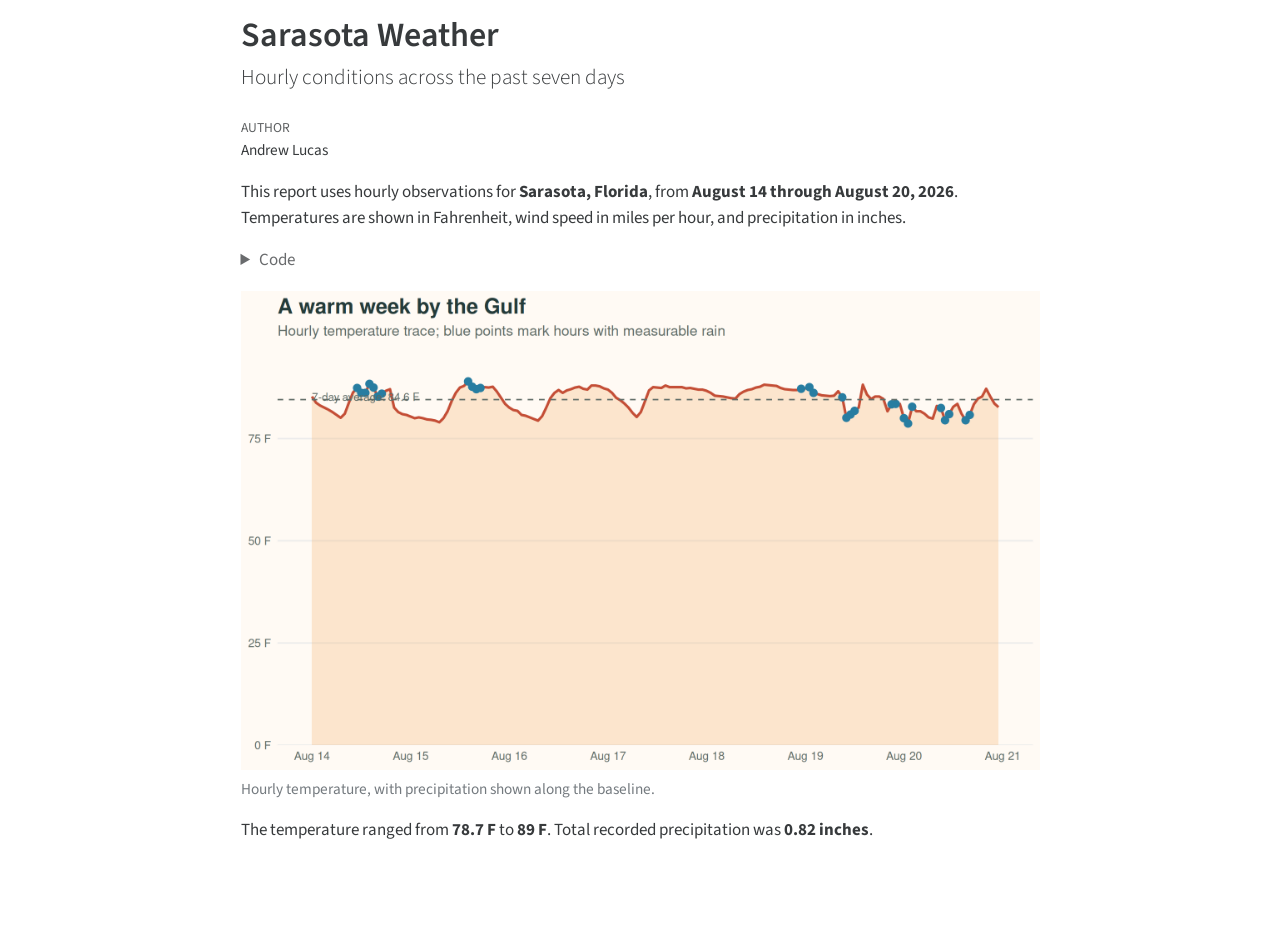
==== sarasota-weather.html @ e3367cec "Built site for gh-pages" ====
<!DOCTYPE html>
<html xmlns="http://www.w3.org/1999/xhtml" lang="en" xml:lang="en"><head>

<meta charset="utf-8">
<meta name="generator" content="quarto-1.10.18">

<meta name="viewport" content="width=device-width, initial-scale=1.0, user-scalable=yes">

<meta name="author" content="Andrew Lucas">

<title>Sarasota Weather</title>
<style>
/* Default styles provided by pandoc.
** See https://pandoc.org/MANUAL.html#variables-for-html for config info.
*/
span.smallcaps{font-variant: small-caps;}
div.columns{display: flex; gap: 1.5em;}
div.column{flex: auto;}
@media screen {
div.columns{gap: min(4vw, 1.5em);}
div.column{overflow-x: auto;}
}
div.hanging-indent{margin-left: 1.5em; text-indent: -1.5em;}
ul.task-list{list-style: none;}
ul.task-list li input[type="checkbox"] {
  width: 0.8em;
  margin: 0 0.8em 0.2em -1em; /* quarto-specific, see https://github.com/quarto-dev/quarto-cli/issues/4556 */ 
  vertical-align: middle;
}
/* CSS for syntax highlighting */
html { -webkit-text-size-adjust: 100%; }
pre > code.sourceCode { white-space: pre; position: relative; }
pre > code.sourceCode > span { display: inline-block; line-height: 1.25; }
pre > code.sourceCode > span:empty { height: 1.2em; }
.sourceCode { overflow: visible; }
code.sourceCode > span { color: inherit; text-decoration: inherit; }
div.sourceCode { margin: 1em 0; }
pre.sourceCode { margin: 0; }
@media screen {
div.sourceCode { overflow: auto; }
}
@media print {
pre > code.sourceCode { white-space: pre-wrap; }
pre > code.sourceCode > span { text-indent: -5em; padding-left: 5em; }
}
pre.numberSource code
  { counter-reset: source-line 0; }
pre.numberSource code > span
  { position: relative; left: -4em; counter-increment: source-line; }
pre.numberSource code > span > a:first-child::before
  { content: counter(source-line);
    position: relative; left: -1em; text-align: right; vertical-align: baseline;
    border: none; display: inline-block;
    -webkit-touch-callout: none; -webkit-user-select: none;
    -khtml-user-select: none; -moz-user-select: none;
    -ms-user-select: none; user-select: none;
    padding: 0 4px; width: 4em;
  }
pre.numberSource { margin-left: 3em;  padding-left: 4px; }
div.sourceCode
  {   }
@media screen {
pre > code.sourceCode > span > a:first-child::before { text-decoration: underline; }
}
</style>


<script src="sarasota-weather_files/libs/clipboard/clipboard.min.js"></script>
<script src="sarasota-weather_files/libs/quarto-html/quarto.js" type="module"></script>
<script src="sarasota-weather_files/libs/quarto-html/tabsets/tabsets.js" type="module"></script>
<script src="sarasota-weather_files/libs/quarto-html/popper.min.js"></script>
<script src="sarasota-weather_files/libs/quarto-html/tippy.umd.min.js"></script>
<script src="sarasota-weather_files/libs/quarto-html/anchor.min.js"></script>
<link href="sarasota-weather_files/libs/quarto-html/tippy.css" rel="stylesheet">
<link href="sarasota-weather_files/libs/quarto-html/quarto-syntax-highlighting-64a204ab8560d761af7679ceaba22944.css" rel="stylesheet" id="quarto-text-highlighting-styles">
<script src="sarasota-weather_files/libs/bootstrap/bootstrap.min.js"></script>
<link href="sarasota-weather_files/libs/bootstrap/bootstrap-icons.css" rel="stylesheet">
<link href="sarasota-weather_files/libs/bootstrap/bootstrap-2d3a9172113c1707d410f1da042510cd.min.css" rel="stylesheet" append-hash="true" id="quarto-bootstrap" data-mode="light">


<link rel="stylesheet" href="body { background: #fffaf4; }
.quarto-title-block { max-width: 900px; margin: 0 auto; }
.quarto-figure { margin-top: 1.5rem; }">
</head>

<body class="fullcontent quarto-light">

<div id="quarto-content" class="page-columns page-rows-contents page-layout-article">

<main class="content" id="quarto-document-content">

<header id="title-block-header" class="quarto-title-block default">
<div class="quarto-title">
<h1 class="title">Sarasota Weather</h1>
<p class="subtitle lead">Hourly conditions across the past seven days</p>
</div>



<div class="quarto-title-meta">

    <div>
    <div class="quarto-title-meta-heading">Author</div>
    <div class="quarto-title-meta-contents">
             <p>Andrew Lucas </p>
          </div>
  </div>
    
  
    
  </div>
  


</header>


<p>This report uses hourly observations for <strong>Sarasota, Florida</strong>, from <strong>August 14 through August 20, 2026</strong>. Temperatures are shown in Fahrenheit, wind speed in miles per hour, and precipitation in inches.</p>
<div class="cell">
<details class="code-fold">
<summary>Code</summary>
<div class="code-copy-outer-scaffold"><div class="sourceCode cell-code" id="cb1"><pre class="sourceCode r code-with-copy"><code class="sourceCode r"><span id="cb1-1"><a href="#cb1-1" aria-hidden="true" tabindex="-1"></a><span class="fu">ggplot</span>(weather, <span class="fu">aes</span>(<span class="at">x =</span> time, <span class="at">y =</span> temperature_f)) <span class="sc">+</span></span>
<span id="cb1-2"><a href="#cb1-2" aria-hidden="true" tabindex="-1"></a>  <span class="fu">geom_area</span>(<span class="at">fill =</span> <span class="st">"#f6b26b"</span>, <span class="at">alpha =</span> <span class="fl">0.28</span>) <span class="sc">+</span></span>
<span id="cb1-3"><a href="#cb1-3" aria-hidden="true" tabindex="-1"></a>  <span class="fu">geom_line</span>(<span class="at">color =</span> <span class="st">"#c44e36"</span>, <span class="at">linewidth =</span> <span class="fl">1.1</span>) <span class="sc">+</span></span>
<span id="cb1-4"><a href="#cb1-4" aria-hidden="true" tabindex="-1"></a>  <span class="fu">geom_point</span>(<span class="at">data =</span> <span class="fu">subset</span>(weather, rain), <span class="at">color =</span> <span class="st">"#277da1"</span>, <span class="at">size =</span> <span class="fl">2.8</span>) <span class="sc">+</span></span>
<span id="cb1-5"><a href="#cb1-5" aria-hidden="true" tabindex="-1"></a>  <span class="fu">geom_hline</span>(<span class="at">yintercept =</span> <span class="fu">mean</span>(weather<span class="sc">$</span>temperature_f),</span>
<span id="cb1-6"><a href="#cb1-6" aria-hidden="true" tabindex="-1"></a>             <span class="at">linetype =</span> <span class="st">"dashed"</span>, <span class="at">color =</span> <span class="st">"#5f6b66"</span>, <span class="at">linewidth =</span> <span class="fl">0.6</span>) <span class="sc">+</span></span>
<span id="cb1-7"><a href="#cb1-7" aria-hidden="true" tabindex="-1"></a>  <span class="fu">annotate</span>(<span class="st">"text"</span>, <span class="at">x =</span> <span class="fu">min</span>(weather<span class="sc">$</span>time), <span class="at">y =</span> <span class="fu">mean</span>(weather<span class="sc">$</span>temperature_f) <span class="sc">+</span> <span class="fl">0.7</span>,</span>
<span id="cb1-8"><a href="#cb1-8" aria-hidden="true" tabindex="-1"></a>           <span class="at">label =</span> <span class="fu">paste0</span>(<span class="st">"7-day average: "</span>, <span class="fu">round</span>(<span class="fu">mean</span>(weather<span class="sc">$</span>temperature_f), <span class="dv">1</span>), <span class="st">" F"</span>),</span>
<span id="cb1-9"><a href="#cb1-9" aria-hidden="true" tabindex="-1"></a>           <span class="at">hjust =</span> <span class="dv">0</span>, <span class="at">color =</span> <span class="st">"#5f6b66"</span>, <span class="at">size =</span> <span class="fl">3.5</span>) <span class="sc">+</span></span>
<span id="cb1-10"><a href="#cb1-10" aria-hidden="true" tabindex="-1"></a>  <span class="fu">scale_x_datetime</span>(<span class="at">date_breaks =</span> <span class="st">"1 day"</span>, <span class="at">date_labels =</span> <span class="st">"%b %d"</span>) <span class="sc">+</span></span>
<span id="cb1-11"><a href="#cb1-11" aria-hidden="true" tabindex="-1"></a>  <span class="fu">scale_y_continuous</span>(<span class="at">labels =</span> \(x) <span class="fu">paste0</span>(x, <span class="st">" F"</span>),</span>
<span id="cb1-12"><a href="#cb1-12" aria-hidden="true" tabindex="-1"></a>                     <span class="at">expand =</span> <span class="fu">expansion</span>(<span class="at">mult =</span> <span class="fu">c</span>(<span class="dv">0</span>, <span class="fl">0.08</span>))) <span class="sc">+</span></span>
<span id="cb1-13"><a href="#cb1-13" aria-hidden="true" tabindex="-1"></a>  <span class="fu">labs</span>(<span class="at">x =</span> <span class="cn">NULL</span>, <span class="at">y =</span> <span class="cn">NULL</span>,</span>
<span id="cb1-14"><a href="#cb1-14" aria-hidden="true" tabindex="-1"></a>       <span class="at">title =</span> <span class="st">"A warm week by the Gulf"</span>,</span>
<span id="cb1-15"><a href="#cb1-15" aria-hidden="true" tabindex="-1"></a>       <span class="at">subtitle =</span> <span class="st">"Hourly temperature trace; blue points mark hours with measurable rain"</span>) <span class="sc">+</span></span>
<span id="cb1-16"><a href="#cb1-16" aria-hidden="true" tabindex="-1"></a>  <span class="fu">theme_minimal</span>(<span class="at">base_size =</span> <span class="dv">13</span>) <span class="sc">+</span></span>
<span id="cb1-17"><a href="#cb1-17" aria-hidden="true" tabindex="-1"></a>  <span class="fu">theme</span>(</span>
<span id="cb1-18"><a href="#cb1-18" aria-hidden="true" tabindex="-1"></a>    <span class="at">plot.title =</span> <span class="fu">element_text</span>(<span class="at">face =</span> <span class="st">"bold"</span>, <span class="at">size =</span> <span class="dv">19</span>, <span class="at">color =</span> <span class="st">"#243b3a"</span>),</span>
<span id="cb1-19"><a href="#cb1-19" aria-hidden="true" tabindex="-1"></a>    <span class="at">plot.subtitle =</span> <span class="fu">element_text</span>(<span class="at">color =</span> <span class="st">"#5f6b66"</span>, <span class="at">margin =</span> <span class="fu">margin</span>(<span class="at">b =</span> <span class="dv">12</span>)),</span>
<span id="cb1-20"><a href="#cb1-20" aria-hidden="true" tabindex="-1"></a>    <span class="at">panel.grid.minor =</span> <span class="fu">element_blank</span>(),</span>
<span id="cb1-21"><a href="#cb1-21" aria-hidden="true" tabindex="-1"></a>    <span class="at">panel.grid.major.x =</span> <span class="fu">element_blank</span>(),</span>
<span id="cb1-22"><a href="#cb1-22" aria-hidden="true" tabindex="-1"></a>    <span class="at">axis.text =</span> <span class="fu">element_text</span>(<span class="at">color =</span> <span class="st">"#5f6b66"</span>),</span>
<span id="cb1-23"><a href="#cb1-23" aria-hidden="true" tabindex="-1"></a>    <span class="at">plot.background =</span> <span class="fu">element_rect</span>(<span class="at">fill =</span> <span class="st">"#fffaf4"</span>, <span class="at">color =</span> <span class="cn">NA</span>),</span>
<span id="cb1-24"><a href="#cb1-24" aria-hidden="true" tabindex="-1"></a>    <span class="at">panel.background =</span> <span class="fu">element_rect</span>(<span class="at">fill =</span> <span class="st">"#fffaf4"</span>, <span class="at">color =</span> <span class="cn">NA</span>)</span>
<span id="cb1-25"><a href="#cb1-25" aria-hidden="true" tabindex="-1"></a>  )</span></code></pre></div><button title="Copy to Clipboard" class="code-copy-button"><i class="bi"></i></button></div>
</details>
<div class="cell-output-display">
<div class="quarto-figure quarto-figure-center">
<figure class="figure">
<p><img src="sarasota-weather_files/figure-html/weather-plot-1.png" class="img-fluid figure-img" style="width:100.0%"></p>
<figcaption>Hourly temperature, with precipitation shown along the baseline.</figcaption>
</figure>
</div>
</div>
</div>
<p>The temperature ranged from <strong>78.7 F</strong> to <strong>89 F</strong>. Total recorded precipitation was <strong>0.82 inches</strong>.</p>

</main>
<!-- /main column -->
<script id="quarto-html-after-body" type="application/javascript">
  window.document.addEventListener("DOMContentLoaded", function (event) {
    const icon = "";
    const anchorJS = new window.AnchorJS();
    anchorJS.options = {
      placement: 'right',
      icon: icon
    };
    anchorJS.add('.anchored');
    const isCodeAnnotation = (el) => {
      for (const clz of el.classList) {
        if (clz.startsWith('code-annotation-')) {                     
          return true;
        }
      }
      return false;
    }
    const onCopySuccess = function(e) {
      // button target
      const button = e.trigger;
      // don't keep focus
      button.blur();
      // flash "checked"
      button.classList.add('code-copy-button-checked');
      var currentTitle = button.getAttribute("title");
      button.setAttribute("title", "Copied!");
      let tooltip;
      if (window.bootstrap) {
        button.setAttribute("data-bs-toggle", "tooltip");
        button.setAttribute("data-bs-placement", "left");
        button.setAttribute("data-bs-title", "Copied!");
        tooltip = new bootstrap.Tooltip(button, 
          { trigger: "manual", 
            customClass: "code-copy-button-tooltip",
            offset: [0, -8]});
        tooltip.show();    
      }
      setTimeout(function() {
        if (tooltip) {
          tooltip.hide();
          button.removeAttribute("data-bs-title");
          button.removeAttribute("data-bs-toggle");
          button.removeAttribute("data-bs-placement");
        }
        button.setAttribute("title", currentTitle);
        button.classList.remove('code-copy-button-checked');
      }, 1000);
      // clear code selection
      e.clearSelection();
    }
    const getTextToCopy = function(trigger) {
      const outerScaffold = trigger.parentElement.cloneNode(true);
      const codeEl = outerScaffold.querySelector('code');
      for (const childEl of codeEl.children) {
        if (isCodeAnnotation(childEl)) {
          childEl.remove();
        }
      }
      return codeEl.innerText;
    }
    const clipboard = new window.ClipboardJS('.code-copy-button:not([data-in-quarto-modal])', {
      text: getTextToCopy
    });
    clipboard.on('success', onCopySuccess);
    if (window.document.getElementById('quarto-embedded-source-code-modal')) {
      const clipboardModal = new window.ClipboardJS('.code-copy-button[data-in-quarto-modal]', {
        text: getTextToCopy,
        container: window.document.getElementById('quarto-embedded-source-code-modal')
      });
      clipboardModal.on('success', onCopySuccess);
    }
      var localhostRegex = new RegExp(/^(?:http|https):\/\/localhost\:?[0-9]*\//);
      var mailtoRegex = new RegExp(/^mailto:/);
        var filterRegex = new RegExp('/' + window.location.host + '/');
      var isInternal = (href) => {
          return filterRegex.test(href) || localhostRegex.test(href) || mailtoRegex.test(href);
      }
      // Inspect non-navigation links and adorn them if external
     var links = window.document.querySelectorAll('a[href]:not(.nav-link):not(.navbar-brand):not(.toc-action):not(.sidebar-link):not(.sidebar-item-toggle):not(.pagination-link):not(.no-external):not([aria-hidden]):not(.dropdown-item):not(.quarto-navigation-tool):not(.about-link)');
      for (var i=0; i<links.length; i++) {
        const link = links[i];
        if (!isInternal(link.href)) {
          // undo the damage that might have been done by quarto-nav.js in the case of
          // links that we want to consider external
          if (link.dataset.originalHref !== undefined) {
            link.href = link.dataset.originalHref;
          }
        }
      }
    function tippyHover(el, contentFn, onTriggerFn, onUntriggerFn) {
      const config = {
        allowHTML: true,
        maxWidth: 500,
        delay: 100,
        arrow: false,
        appendTo: function(el) {
            return el.parentElement;
        },
        interactive: true,
        interactiveBorder: 10,
        theme: 'quarto',
        placement: 'bottom-start',
      };
      if (contentFn) {
        config.content = contentFn;
      }
      if (onTriggerFn) {
        config.onTrigger = onTriggerFn;
      }
      if (onUntriggerFn) {
        config.onUntrigger = onUntriggerFn;
      }
      window.tippy(el, config); 
    }
    const noterefs = window.document.querySelectorAll('a[role="doc-noteref"]');
    for (var i=0; i<noterefs.length; i++) {
      const ref = noterefs[i];
      tippyHover(ref, function() {
        // use id or data attribute instead here
        let href = ref.getAttribute('data-footnote-href') || ref.getAttribute('href');
        try { href = new URL(href).hash; } catch {}
        const id = href.replace(/^#\/?/, "");
        const note = window.document.getElementById(id);
        if (note) {
          return note.innerHTML;
        } else {
          return "";
        }
      });
    }
    const xrefs = window.document.querySelectorAll('a.quarto-xref');
    const processXRef = (id, note) => {
      // Strip column container classes
      const stripColumnClz = (el) => {
        el.classList.remove("page-full", "page-columns");
        if (el.children) {
          for (const child of el.children) {
            stripColumnClz(child);
          }
        }
      }
      stripColumnClz(note)
      if (id === null || id.startsWith('sec-')) {
        // Special case sections, only their first couple elements
        const container = document.createElement("div");
        if (note.children && note.children.length > 2) {
          container.appendChild(note.children[0].cloneNode(true));
          for (let i = 1; i < note.children.length; i++) {
            const child = note.children[i];
            if (child.tagName === "P" && child.innerText === "") {
              continue;
            } else {
              container.appendChild(child.cloneNode(true));
              break;
            }
          }
          if (window.Quarto?.typesetMath) {
            window.Quarto.typesetMath(container);
          }
          return container.innerHTML
        } else {
          if (window.Quarto?.typesetMath) {
            window.Quarto.typesetMath(note);
          }
          return note.innerHTML;
        }
      } else {
        // Remove any anchor links if they are present
        const anchorLink = note.querySelector('a.anchorjs-link');
        if (anchorLink) {
          anchorLink.remove();
        }
        if (window.Quarto?.typesetMath) {
          window.Quarto.typesetMath(note);
        }
        if (note.classList.contains("callout")) {
          return note.outerHTML;
        } else {
          return note.innerHTML;
        }
      }
    }
    for (var i=0; i<xrefs.length; i++) {
      const xref = xrefs[i];
      tippyHover(xref, undefined, function(instance) {
        instance.disable();
        let url = xref.getAttribute('href');
        let hash = undefined; 
        if (url.startsWith('#')) {
          hash = url;
        } else {
          try { hash = new URL(url).hash; } catch {}
        }
        if (hash) {
          const id = hash.replace(/^#\/?/, "");
          const note = window.document.getElementById(id);
          if (note !== null) {
            try {
              const html = processXRef(id, note.cloneNode(true));
              instance.setContent(html);
            } finally {
              instance.enable();
              instance.show();
            }
          } else {
            // See if we can fetch this
            fetch(url.split('#')[0])
            .then(res => res.text())
            .then(html => {
              const parser = new DOMParser();
              const htmlDoc = parser.parseFromString(html, "text/html");
              const note = htmlDoc.getElementById(id);
              if (note !== null) {
                const html = processXRef(id, note);
                instance.setContent(html);
              } 
            }).finally(() => {
              instance.enable();
              instance.show();
            });
          }
        } else {
          // See if we can fetch a full url (with no hash to target)
          // This is a special case and we should probably do some content thinning / targeting
          fetch(url)
          .then(res => res.text())
          .then(html => {
            const parser = new DOMParser();
            const htmlDoc = parser.parseFromString(html, "text/html");
            const note = htmlDoc.querySelector('main.content');
            if (note !== null) {
              // This should only happen for chapter cross references
              // (since there is no id in the URL)
              // remove the first header
              if (note.children.length > 0 && note.children[0].tagName === "HEADER") {
                note.children[0].remove();
              }
              const html = processXRef(null, note);
              instance.setContent(html);
            } 
          }).finally(() => {
            instance.enable();
            instance.show();
          });
        }
      }, function(instance) {
      });
    }
        let selectedAnnoteEl;
        const selectorForAnnotation = ( cell, annotation) => {
          let cellAttr = 'data-code-cell="' + cell + '"';
          let lineAttr = 'data-code-annotation="' +  annotation + '"';
          const selector = 'span[' + cellAttr + '][' + lineAttr + ']';
          return selector;
        }
        const selectCodeLines = (annoteEl) => {
          const doc = window.document;
          const targetCell = annoteEl.getAttribute("data-target-cell");
          const targetAnnotation = annoteEl.getAttribute("data-target-annotation");
          const annoteSpan = window.document.querySelector(selectorForAnnotation(targetCell, targetAnnotation));
          const lines = annoteSpan.getAttribute("data-code-lines").split(",");
          const lineIds = lines.map((line) => {
            return targetCell + "-" + line;
          })
          let top = null;
          let height = null;
          let parent = null;
          if (lineIds.length > 0) {
              //compute the position of the single el (top and bottom and make a div)
              const el = window.document.getElementById(lineIds[0]);
              top = el.offsetTop;
              height = el.offsetHeight;
              parent = el.parentElement.parentElement;
            if (lineIds.length > 1) {
              const lastEl = window.document.getElementById(lineIds[lineIds.length - 1]);
              const bottom = lastEl.offsetTop + lastEl.offsetHeight;
              height = bottom - top;
            }
            if (top !== null && height !== null && parent !== null) {
              // cook up a div (if necessary) and position it 
              let div = window.document.getElementById("code-annotation-line-highlight");
              if (div === null) {
                div = window.document.createElement("div");
                div.setAttribute("id", "code-annotation-line-highlight");
                div.style.position = 'absolute';
                parent.appendChild(div);
              }
              div.style.top = top - 2 + "px";
              div.style.height = height + 4 + "px";
              div.style.left = 0;
              let gutterDiv = window.document.getElementById("code-annotation-line-highlight-gutter");
              if (gutterDiv === null) {
                gutterDiv = window.document.createElement("div");
                gutterDiv.setAttribute("id", "code-annotation-line-highlight-gutter");
                gutterDiv.style.position = 'absolute';
                const codeCell = window.document.getElementById(targetCell);
                const gutter = codeCell.querySelector('.code-annotation-gutter');
                gutter.appendChild(gutterDiv);
              }
              gutterDiv.style.top = top - 2 + "px";
              gutterDiv.style.height = height + 4 + "px";
            }
            selectedAnnoteEl = annoteEl;
          }
        };
        const unselectCodeLines = () => {
          const elementsIds = ["code-annotation-line-highlight", "code-annotation-line-highlight-gutter"];
          elementsIds.forEach((elId) => {
            const div = window.document.getElementById(elId);
            if (div) {
              div.remove();
            }
          });
          selectedAnnoteEl = undefined;
        };
          // Handle positioning of the toggle
      window.addEventListener(
        "resize",
        throttle(() => {
          elRect = undefined;
          if (selectedAnnoteEl) {
            selectCodeLines(selectedAnnoteEl);
          }
        }, 10)
      );
      function throttle(fn, ms) {
      let throttle = false;
      let timer;
        return (...args) => {
          if(!throttle) { // first call gets through
              fn.apply(this, args);
              throttle = true;
          } else { // all the others get throttled
              if(timer) clearTimeout(timer); // cancel #2
              timer = setTimeout(() => {
                fn.apply(this, args);
                timer = throttle = false;
              }, ms);
          }
        };
      }
        // Attach click handler to the DT
        const annoteDls = window.document.querySelectorAll('dt[data-target-cell]');
        for (const annoteDlNode of annoteDls) {
          annoteDlNode.addEventListener('click', (event) => {
            const clickedEl = event.target;
            if (clickedEl !== selectedAnnoteEl) {
              unselectCodeLines();
              const activeEl = window.document.querySelector('dt[data-target-cell].code-annotation-active');
              if (activeEl) {
                activeEl.classList.remove('code-annotation-active');
              }
              selectCodeLines(clickedEl);
              clickedEl.classList.add('code-annotation-active');
            } else {
              // Unselect the line
              unselectCodeLines();
              clickedEl.classList.remove('code-annotation-active');
            }
          });
        }
    const findCites = (el) => {
      const parentEl = el.parentElement;
      if (parentEl) {
        const cites = parentEl.dataset.cites;
        if (cites) {
          return {
            el,
            cites: cites.split(' ')
          };
        } else {
          return findCites(el.parentElement)
        }
      } else {
        return undefined;
      }
    };
    var bibliorefs = window.document.querySelectorAll('a[role="doc-biblioref"]');
    for (var i=0; i<bibliorefs.length; i++) {
      const ref = bibliorefs[i];
      const citeInfo = findCites(ref);
      if (citeInfo) {
        tippyHover(citeInfo.el, function() {
          var popup = window.document.createElement('div');
          citeInfo.cites.forEach(function(cite) {
            var citeDiv = window.document.createElement('div');
            citeDiv.classList.add('hanging-indent');
            citeDiv.classList.add('csl-entry');
            var biblioDiv = window.document.getElementById('ref-' + cite);
            if (biblioDiv) {
              citeDiv.innerHTML = biblioDiv.innerHTML;
            }
            popup.appendChild(citeDiv);
          });
          return popup.innerHTML;
        });
      }
    }
  });
  </script>
</div> <!-- /content -->




</body></html>
---- sarasota-weather_files/libs/quarto-html/tippy.css ----
.tippy-box[data-animation=fade][data-state=hidden]{opacity:0}[data-tippy-root]{max-width:calc(100vw - 10px)}.tippy-box{position:relative;background-color:#333;color:#fff;border-radius:4px;font-size:14px;line-height:1.4;white-space:normal;outline:0;transition-property:transform,visibility,opacity}.tippy-box[data-placement^=top]>.tippy-arrow{bottom:0}.tippy-box[data-placement^=top]>.tippy-arrow:before{bottom:-7px;left:0;border-width:8px 8px 0;border-top-color:initial;transform-origin:center top}.tippy-box[data-placement^=bottom]>.tippy-arrow{top:0}.tippy-box[data-placement^=bottom]>.tippy-arrow:before{top:-7px;left:0;border-width:0 8px 8px;border-bottom-color:initial;transform-origin:center bottom}.tippy-box[data-placement^=left]>.tippy-arrow{right:0}.tippy-box[data-placement^=left]>.tippy-arrow:before{border-width:8px 0 8px 8px;border-left-color:initial;right:-7px;transform-origin:center left}.tippy-box[data-placement^=right]>.tippy-arrow{left:0}.tippy-box[data-placement^=right]>.tippy-arrow:before{left:-7px;border-width:8px 8px 8px 0;border-right-color:initial;transform-origin:center right}.tippy-box[data-inertia][data-state=visible]{transition-timing-function:cubic-bezier(.54,1.5,.38,1.11)}.tippy-arrow{width:16px;height:16px;color:#333}.tippy-arrow:before{content:"";position:absolute;border-color:transparent;border-style:solid}.tippy-content{position:relative;padding:5px 9px;z-index:1}
---- sarasota-weather_files/libs/quarto-html/quarto-syntax-highlighting-64a204ab8560d761af7679ceaba22944.css ----
/* quarto syntax highlight colors */
:root {
  --quarto-hl-ot-color: #003B4F;
  --quarto-hl-at-color: #657422;
  --quarto-hl-ss-color: #20794D;
  --quarto-hl-an-color: #5E5E5E;
  --quarto-hl-fu-color: #4758AB;
  --quarto-hl-st-color: #20794D;
  --quarto-hl-cf-color: #003B4F;
  --quarto-hl-op-color: #5E5E5E;
  --quarto-hl-er-color: #AD0000;
  --quarto-hl-bn-color: #AD0000;
  --quarto-hl-al-color: #AD0000;
  --quarto-hl-va-color: #111111;
  --quarto-hl-bu-color: inherit;
  --quarto-hl-ex-color: inherit;
  --quarto-hl-pp-color: #AD0000;
  --quarto-hl-in-color: #5E5E5E;
  --quarto-hl-vs-color: #20794D;
  --quarto-hl-wa-color: #5E5E5E;
  --quarto-hl-do-color: #5E5E5E;
  --quarto-hl-im-color: #00769E;
  --quarto-hl-ch-color: #20794D;
  --quarto-hl-dt-color: #AD0000;
  --quarto-hl-fl-color: #AD0000;
  --quarto-hl-co-color: #5E5E5E;
  --quarto-hl-cv-color: #5E5E5E;
  --quarto-hl-cn-color: #8f5902;
  --quarto-hl-sc-color: #5E5E5E;
  --quarto-hl-dv-color: #AD0000;
  --quarto-hl-kw-color: #003B4F;
}

/* other quarto variables */
:root {
  --quarto-font-monospace: SFMono-Regular, Menlo, Monaco, Consolas, "Liberation Mono", "Courier New", monospace;
}

/* syntax highlight based on Pandoc's rules */
pre > code.sourceCode > span {
  color: #003B4F;
}

code.sourceCode > span {
  color: #003B4F;
}

div.sourceCode,
div.sourceCode pre.sourceCode {
  color: #003B4F;
}

/* Normal */
code span {
  color: #003B4F;
}

/* Alert */
code span.al {
  color: #AD0000;
  font-style: inherit;
}

/* Annotation */
code span.an {
  color: #5E5E5E;
  font-style: inherit;
}

/* Attribute */
code span.at {
  color: #657422;
  font-style: inherit;
}

/* BaseN */
code span.bn {
  color: #AD0000;
  font-style: inherit;
}

/* BuiltIn */
code span.bu {
  font-style: inherit;
}

/* ControlFlow */
code span.cf {
  color: #003B4F;
  font-weight: bold;
  font-style: inherit;
}

/* Char */
code span.ch {
  color: #20794D;
  font-style: inherit;
}

/* Constant */
code span.cn {
  color: #8f5902;
  font-style: inherit;
}

/* Comment */
code span.co {
  color: #5E5E5E;
  font-style: inherit;
}

/* CommentVar */
code span.cv {
  color: #5E5E5E;
  font-style: italic;
}

/* Documentation */
code span.do {
  color: #5E5E5E;
  font-style: italic;
}

/* DataType */
code span.dt {
  color: #AD0000;
  font-style: inherit;
}

/* DecVal */
code span.dv {
  color: #AD0000;
  font-style: inherit;
}

/* Error */
code span.er {
  color: #AD0000;
  font-style: inherit;
}

/* Extension */
code span.ex {
  font-style: inherit;
}

/* Float */
code span.fl {
  color: #AD0000;
  font-style: inherit;
}

/* Function */
code span.fu {
  color: #4758AB;
  font-style: inherit;
}

/* Import */
code span.im {
  color: #00769E;
  font-style: inherit;
}

/* Information */
code span.in {
  color: #5E5E5E;
  font-style: inherit;
}

/* Keyword */
code span.kw {
  color: #003B4F;
  font-weight: bold;
  font-style: inherit;
}

/* Operator */
code span.op {
  color: #5E5E5E;
  font-style: inherit;
}

/* Other */
code span.ot {
  color: #003B4F;
  font-style: inherit;
}

/* Preprocessor */
code span.pp {
  color: #AD0000;
  font-style: inherit;
}

/* SpecialChar */
code span.sc {
  color: #5E5E5E;
  font-style: inherit;
}

/* SpecialString */
code span.ss {
  color: #20794D;
  font-style: inherit;
}

/* String */
code span.st {
  color: #20794D;
  font-style: inherit;
}

/* Variable */
code span.va {
  color: #111111;
  font-style: inherit;
}

/* VerbatimString */
code span.vs {
  color: #20794D;
  font-style: inherit;
}

/* Warning */
code span.wa {
  color: #5E5E5E;
  font-style: italic;
}

.prevent-inlining {
  content: "</";
}

/*# sourceMappingURL=9d8d5bb603a83b8298b89080a598c93b.css.map */
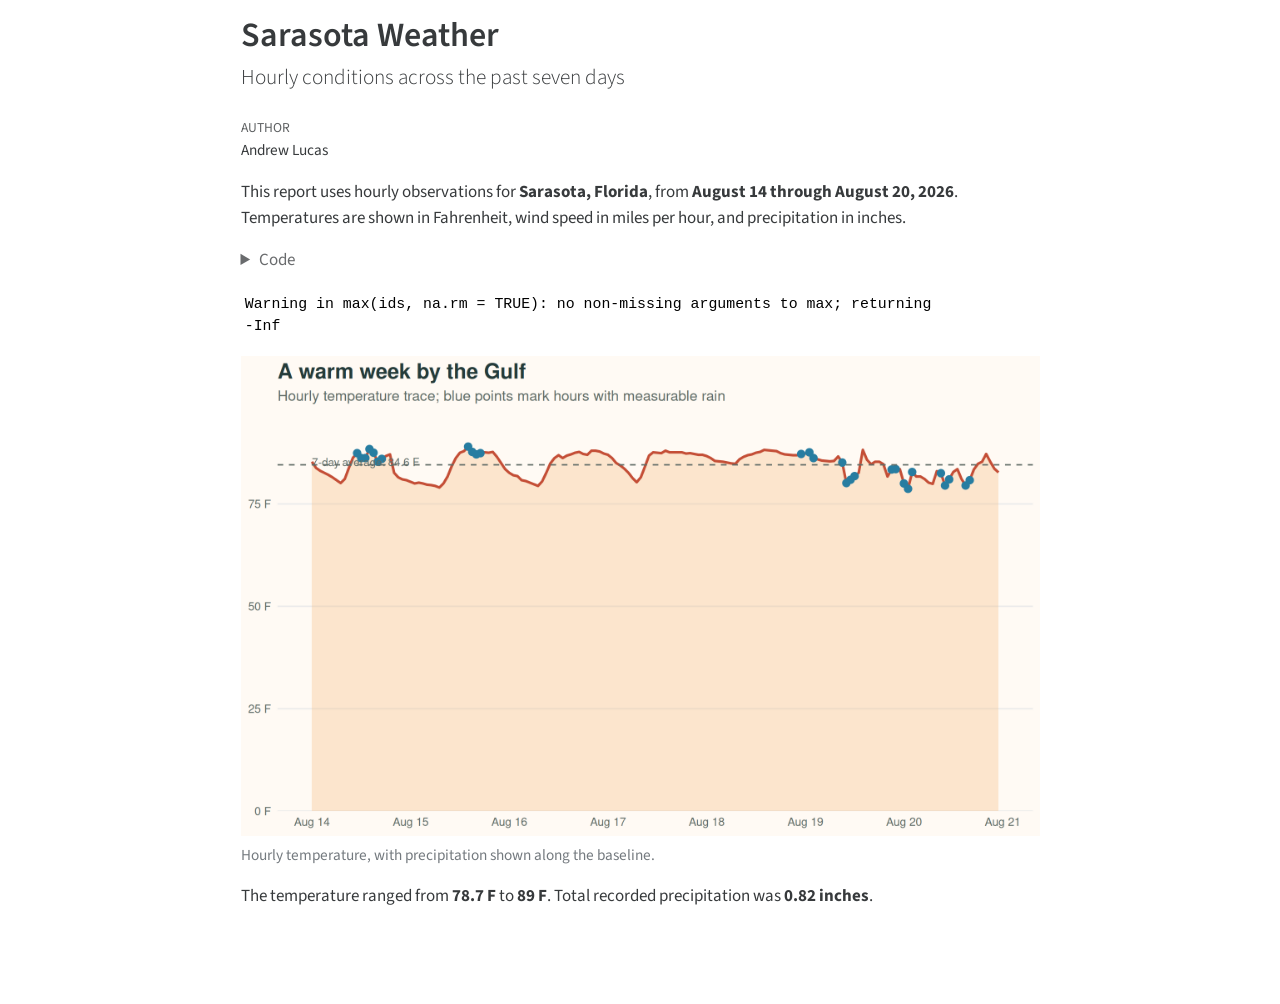
==== commit 4b341a75: "Changed y axis range" ====
--- a/sarasota-weather.html
+++ b/sarasota-weather.html
@@ -129,8 +129,8 @@
 <span id="cb1-8"><a href="#cb1-8" aria-hidden="true" tabindex="-1"></a>           <span class="at">label =</span> <span class="fu">paste0</span>(<span class="st">"7-day average: "</span>, <span class="fu">round</span>(<span class="fu">mean</span>(weather<span class="sc">$</span>temperature_f), <span class="dv">1</span>), <span class="st">" F"</span>),</span>
 <span id="cb1-9"><a href="#cb1-9" aria-hidden="true" tabindex="-1"></a>           <span class="at">hjust =</span> <span class="dv">0</span>, <span class="at">color =</span> <span class="st">"#5f6b66"</span>, <span class="at">size =</span> <span class="fl">3.5</span>) <span class="sc">+</span></span>
 <span id="cb1-10"><a href="#cb1-10" aria-hidden="true" tabindex="-1"></a>  <span class="fu">scale_x_datetime</span>(<span class="at">date_breaks =</span> <span class="st">"1 day"</span>, <span class="at">date_labels =</span> <span class="st">"%b %d"</span>) <span class="sc">+</span></span>
-<span id="cb1-11"><a href="#cb1-11" aria-hidden="true" tabindex="-1"></a>  <span class="fu">scale_y_continuous</span>(<span class="at">labels =</span> \(x) <span class="fu">paste0</span>(x, <span class="st">" F"</span>),</span>
-<span id="cb1-12"><a href="#cb1-12" aria-hidden="true" tabindex="-1"></a>                     <span class="at">expand =</span> <span class="fu">expansion</span>(<span class="at">mult =</span> <span class="fu">c</span>(<span class="dv">0</span>, <span class="fl">0.08</span>))) <span class="sc">+</span></span>
+<span id="cb1-11"><a href="#cb1-11" aria-hidden="true" tabindex="-1"></a>  <span class="fu">scale_y_continuous</span>(<span class="at">limits =</span> <span class="fu">c</span>(<span class="dv">75</span>, <span class="dv">90</span>), <span class="at">breaks =</span> <span class="fu">seq</span>(<span class="dv">75</span>, <span class="dv">90</span>, <span class="at">by =</span> <span class="dv">5</span>),</span>
+<span id="cb1-12"><a href="#cb1-12" aria-hidden="true" tabindex="-1"></a>                     <span class="at">labels =</span> \(x) <span class="fu">paste0</span>(x, <span class="st">" F"</span>), <span class="at">expand =</span> <span class="fu">c</span>(<span class="dv">0</span>, <span class="dv">0</span>)) <span class="sc">+</span></span>
 <span id="cb1-13"><a href="#cb1-13" aria-hidden="true" tabindex="-1"></a>  <span class="fu">labs</span>(<span class="at">x =</span> <span class="cn">NULL</span>, <span class="at">y =</span> <span class="cn">NULL</span>,</span>
 <span id="cb1-14"><a href="#cb1-14" aria-hidden="true" tabindex="-1"></a>       <span class="at">title =</span> <span class="st">"A warm week by the Gulf"</span>,</span>
 <span id="cb1-15"><a href="#cb1-15" aria-hidden="true" tabindex="-1"></a>       <span class="at">subtitle =</span> <span class="st">"Hourly temperature trace; blue points mark hours with measurable rain"</span>) <span class="sc">+</span></span>
@@ -145,6 +145,10 @@
 <span id="cb1-24"><a href="#cb1-24" aria-hidden="true" tabindex="-1"></a>    <span class="at">panel.background =</span> <span class="fu">element_rect</span>(<span class="at">fill =</span> <span class="st">"#fffaf4"</span>, <span class="at">color =</span> <span class="cn">NA</span>)</span>
 <span id="cb1-25"><a href="#cb1-25" aria-hidden="true" tabindex="-1"></a>  )</span></code></pre></div><button title="Copy to Clipboard" class="code-copy-button"><i class="bi"></i></button></div>
 </details>
+<div class="cell-output cell-output-stderr">
+<pre><code>Warning in max(ids, na.rm = TRUE): no non-missing arguments to max; returning
+-Inf</code></pre>
+</div>
 <div class="cell-output-display">
 <div class="quarto-figure quarto-figure-center">
 <figure class="figure">
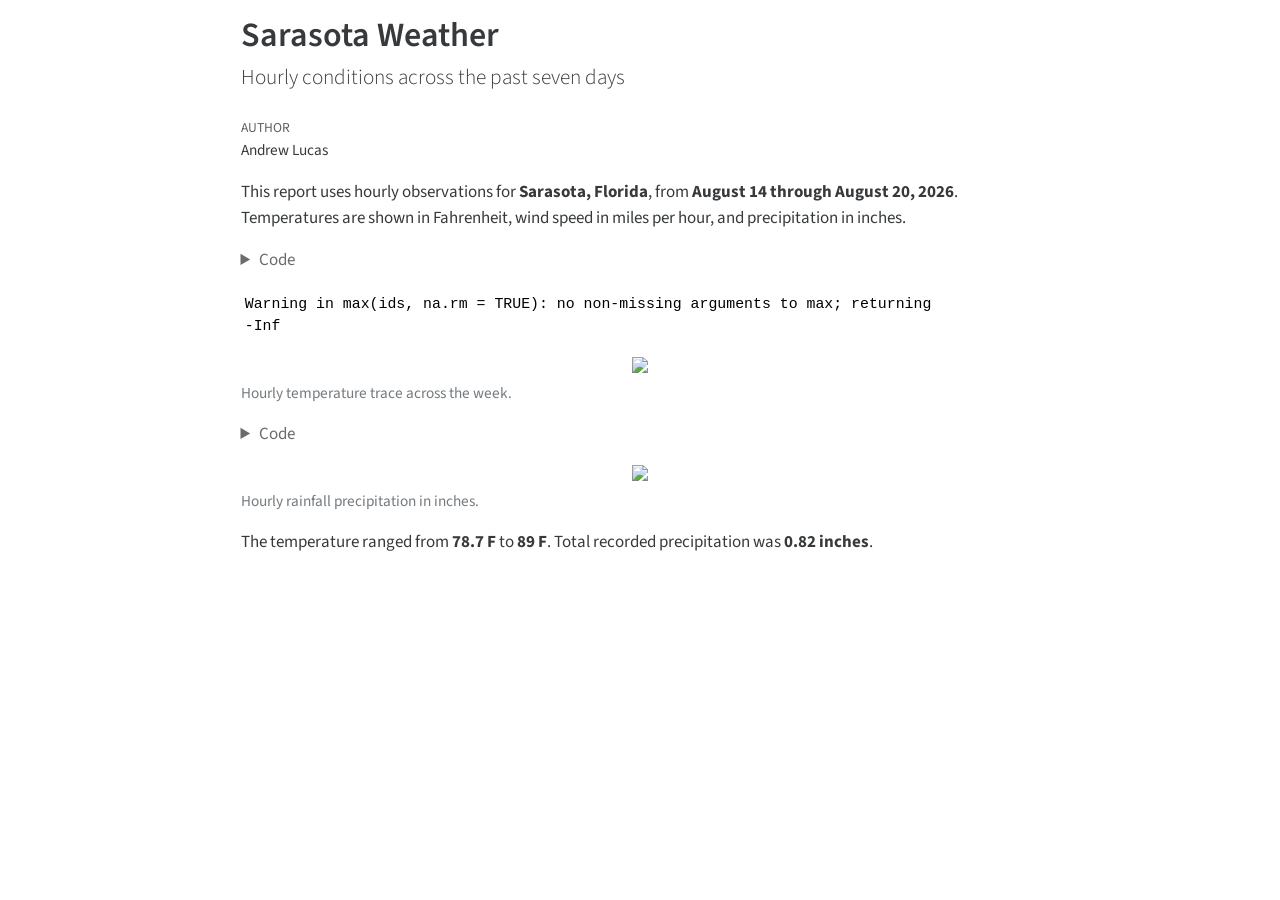
==== commit 50311448: "Separate rainfall into its own graph" ====
--- a/sarasota-weather.html
+++ b/sarasota-weather.html
@@ -122,28 +122,27 @@
 <div class="code-copy-outer-scaffold"><div class="sourceCode cell-code" id="cb1"><pre class="sourceCode r code-with-copy"><code class="sourceCode r"><span id="cb1-1"><a href="#cb1-1" aria-hidden="true" tabindex="-1"></a><span class="fu">ggplot</span>(weather, <span class="fu">aes</span>(<span class="at">x =</span> time, <span class="at">y =</span> temperature_f)) <span class="sc">+</span></span>
 <span id="cb1-2"><a href="#cb1-2" aria-hidden="true" tabindex="-1"></a>  <span class="fu">geom_area</span>(<span class="at">fill =</span> <span class="st">"#f6b26b"</span>, <span class="at">alpha =</span> <span class="fl">0.28</span>) <span class="sc">+</span></span>
 <span id="cb1-3"><a href="#cb1-3" aria-hidden="true" tabindex="-1"></a>  <span class="fu">geom_line</span>(<span class="at">color =</span> <span class="st">"#c44e36"</span>, <span class="at">linewidth =</span> <span class="fl">1.1</span>) <span class="sc">+</span></span>
-<span id="cb1-4"><a href="#cb1-4" aria-hidden="true" tabindex="-1"></a>  <span class="fu">geom_point</span>(<span class="at">data =</span> <span class="fu">subset</span>(weather, rain), <span class="at">color =</span> <span class="st">"#277da1"</span>, <span class="at">size =</span> <span class="fl">2.8</span>) <span class="sc">+</span></span>
-<span id="cb1-5"><a href="#cb1-5" aria-hidden="true" tabindex="-1"></a>  <span class="fu">geom_hline</span>(<span class="at">yintercept =</span> <span class="fu">mean</span>(weather<span class="sc">$</span>temperature_f),</span>
-<span id="cb1-6"><a href="#cb1-6" aria-hidden="true" tabindex="-1"></a>             <span class="at">linetype =</span> <span class="st">"dashed"</span>, <span class="at">color =</span> <span class="st">"#5f6b66"</span>, <span class="at">linewidth =</span> <span class="fl">0.6</span>) <span class="sc">+</span></span>
-<span id="cb1-7"><a href="#cb1-7" aria-hidden="true" tabindex="-1"></a>  <span class="fu">annotate</span>(<span class="st">"text"</span>, <span class="at">x =</span> <span class="fu">min</span>(weather<span class="sc">$</span>time), <span class="at">y =</span> <span class="fu">mean</span>(weather<span class="sc">$</span>temperature_f) <span class="sc">+</span> <span class="fl">0.7</span>,</span>
-<span id="cb1-8"><a href="#cb1-8" aria-hidden="true" tabindex="-1"></a>           <span class="at">label =</span> <span class="fu">paste0</span>(<span class="st">"7-day average: "</span>, <span class="fu">round</span>(<span class="fu">mean</span>(weather<span class="sc">$</span>temperature_f), <span class="dv">1</span>), <span class="st">" F"</span>),</span>
-<span id="cb1-9"><a href="#cb1-9" aria-hidden="true" tabindex="-1"></a>           <span class="at">hjust =</span> <span class="dv">0</span>, <span class="at">color =</span> <span class="st">"#5f6b66"</span>, <span class="at">size =</span> <span class="fl">3.5</span>) <span class="sc">+</span></span>
-<span id="cb1-10"><a href="#cb1-10" aria-hidden="true" tabindex="-1"></a>  <span class="fu">scale_x_datetime</span>(<span class="at">date_breaks =</span> <span class="st">"1 day"</span>, <span class="at">date_labels =</span> <span class="st">"%b %d"</span>) <span class="sc">+</span></span>
-<span id="cb1-11"><a href="#cb1-11" aria-hidden="true" tabindex="-1"></a>  <span class="fu">scale_y_continuous</span>(<span class="at">limits =</span> <span class="fu">c</span>(<span class="dv">75</span>, <span class="dv">90</span>), <span class="at">breaks =</span> <span class="fu">seq</span>(<span class="dv">75</span>, <span class="dv">90</span>, <span class="at">by =</span> <span class="dv">5</span>),</span>
-<span id="cb1-12"><a href="#cb1-12" aria-hidden="true" tabindex="-1"></a>                     <span class="at">labels =</span> \(x) <span class="fu">paste0</span>(x, <span class="st">" F"</span>), <span class="at">expand =</span> <span class="fu">c</span>(<span class="dv">0</span>, <span class="dv">0</span>)) <span class="sc">+</span></span>
-<span id="cb1-13"><a href="#cb1-13" aria-hidden="true" tabindex="-1"></a>  <span class="fu">labs</span>(<span class="at">x =</span> <span class="cn">NULL</span>, <span class="at">y =</span> <span class="cn">NULL</span>,</span>
-<span id="cb1-14"><a href="#cb1-14" aria-hidden="true" tabindex="-1"></a>       <span class="at">title =</span> <span class="st">"A warm week by the Gulf"</span>,</span>
-<span id="cb1-15"><a href="#cb1-15" aria-hidden="true" tabindex="-1"></a>       <span class="at">subtitle =</span> <span class="st">"Hourly temperature trace; blue points mark hours with measurable rain"</span>) <span class="sc">+</span></span>
-<span id="cb1-16"><a href="#cb1-16" aria-hidden="true" tabindex="-1"></a>  <span class="fu">theme_minimal</span>(<span class="at">base_size =</span> <span class="dv">13</span>) <span class="sc">+</span></span>
-<span id="cb1-17"><a href="#cb1-17" aria-hidden="true" tabindex="-1"></a>  <span class="fu">theme</span>(</span>
-<span id="cb1-18"><a href="#cb1-18" aria-hidden="true" tabindex="-1"></a>    <span class="at">plot.title =</span> <span class="fu">element_text</span>(<span class="at">face =</span> <span class="st">"bold"</span>, <span class="at">size =</span> <span class="dv">19</span>, <span class="at">color =</span> <span class="st">"#243b3a"</span>),</span>
-<span id="cb1-19"><a href="#cb1-19" aria-hidden="true" tabindex="-1"></a>    <span class="at">plot.subtitle =</span> <span class="fu">element_text</span>(<span class="at">color =</span> <span class="st">"#5f6b66"</span>, <span class="at">margin =</span> <span class="fu">margin</span>(<span class="at">b =</span> <span class="dv">12</span>)),</span>
-<span id="cb1-20"><a href="#cb1-20" aria-hidden="true" tabindex="-1"></a>    <span class="at">panel.grid.minor =</span> <span class="fu">element_blank</span>(),</span>
-<span id="cb1-21"><a href="#cb1-21" aria-hidden="true" tabindex="-1"></a>    <span class="at">panel.grid.major.x =</span> <span class="fu">element_blank</span>(),</span>
-<span id="cb1-22"><a href="#cb1-22" aria-hidden="true" tabindex="-1"></a>    <span class="at">axis.text =</span> <span class="fu">element_text</span>(<span class="at">color =</span> <span class="st">"#5f6b66"</span>),</span>
-<span id="cb1-23"><a href="#cb1-23" aria-hidden="true" tabindex="-1"></a>    <span class="at">plot.background =</span> <span class="fu">element_rect</span>(<span class="at">fill =</span> <span class="st">"#fffaf4"</span>, <span class="at">color =</span> <span class="cn">NA</span>),</span>
-<span id="cb1-24"><a href="#cb1-24" aria-hidden="true" tabindex="-1"></a>    <span class="at">panel.background =</span> <span class="fu">element_rect</span>(<span class="at">fill =</span> <span class="st">"#fffaf4"</span>, <span class="at">color =</span> <span class="cn">NA</span>)</span>
-<span id="cb1-25"><a href="#cb1-25" aria-hidden="true" tabindex="-1"></a>  )</span></code></pre></div><button title="Copy to Clipboard" class="code-copy-button"><i class="bi"></i></button></div>
+<span id="cb1-4"><a href="#cb1-4" aria-hidden="true" tabindex="-1"></a>  <span class="fu">geom_hline</span>(<span class="at">yintercept =</span> <span class="fu">mean</span>(weather<span class="sc">$</span>temperature_f),</span>
+<span id="cb1-5"><a href="#cb1-5" aria-hidden="true" tabindex="-1"></a>             <span class="at">linetype =</span> <span class="st">"dashed"</span>, <span class="at">color =</span> <span class="st">"#5f6b66"</span>, <span class="at">linewidth =</span> <span class="fl">0.6</span>) <span class="sc">+</span></span>
+<span id="cb1-6"><a href="#cb1-6" aria-hidden="true" tabindex="-1"></a>  <span class="fu">annotate</span>(<span class="st">"text"</span>, <span class="at">x =</span> <span class="fu">min</span>(weather<span class="sc">$</span>time), <span class="at">y =</span> <span class="fu">mean</span>(weather<span class="sc">$</span>temperature_f) <span class="sc">+</span> <span class="fl">0.7</span>,</span>
+<span id="cb1-7"><a href="#cb1-7" aria-hidden="true" tabindex="-1"></a>           <span class="at">label =</span> <span class="fu">paste0</span>(<span class="st">"7-day average: "</span>, <span class="fu">round</span>(<span class="fu">mean</span>(weather<span class="sc">$</span>temperature_f), <span class="dv">1</span>), <span class="st">" F"</span>),</span>
+<span id="cb1-8"><a href="#cb1-8" aria-hidden="true" tabindex="-1"></a>           <span class="at">hjust =</span> <span class="dv">0</span>, <span class="at">color =</span> <span class="st">"#5f6b66"</span>, <span class="at">size =</span> <span class="fl">3.5</span>) <span class="sc">+</span></span>
+<span id="cb1-9"><a href="#cb1-9" aria-hidden="true" tabindex="-1"></a>  <span class="fu">scale_x_datetime</span>(<span class="at">date_breaks =</span> <span class="st">"1 day"</span>, <span class="at">date_labels =</span> <span class="st">"%b %d"</span>) <span class="sc">+</span></span>
+<span id="cb1-10"><a href="#cb1-10" aria-hidden="true" tabindex="-1"></a>  <span class="fu">scale_y_continuous</span>(<span class="at">limits =</span> <span class="fu">c</span>(<span class="dv">75</span>, <span class="dv">90</span>), <span class="at">breaks =</span> <span class="fu">seq</span>(<span class="dv">75</span>, <span class="dv">90</span>, <span class="at">by =</span> <span class="dv">5</span>),</span>
+<span id="cb1-11"><a href="#cb1-11" aria-hidden="true" tabindex="-1"></a>                     <span class="at">labels =</span> \(x) <span class="fu">paste0</span>(x, <span class="st">" F"</span>), <span class="at">expand =</span> <span class="fu">c</span>(<span class="dv">0</span>, <span class="dv">0</span>)) <span class="sc">+</span></span>
+<span id="cb1-12"><a href="#cb1-12" aria-hidden="true" tabindex="-1"></a>  <span class="fu">labs</span>(<span class="at">x =</span> <span class="cn">NULL</span>, <span class="at">y =</span> <span class="cn">NULL</span>,</span>
+<span id="cb1-13"><a href="#cb1-13" aria-hidden="true" tabindex="-1"></a>       <span class="at">title =</span> <span class="st">"A warm week by the Gulf"</span>,</span>
+<span id="cb1-14"><a href="#cb1-14" aria-hidden="true" tabindex="-1"></a>       <span class="at">subtitle =</span> <span class="st">"Hourly temperature trace in Fahrenheit"</span>) <span class="sc">+</span></span>
+<span id="cb1-15"><a href="#cb1-15" aria-hidden="true" tabindex="-1"></a>  <span class="fu">theme_minimal</span>(<span class="at">base_size =</span> <span class="dv">13</span>) <span class="sc">+</span></span>
+<span id="cb1-16"><a href="#cb1-16" aria-hidden="true" tabindex="-1"></a>  <span class="fu">theme</span>(</span>
+<span id="cb1-17"><a href="#cb1-17" aria-hidden="true" tabindex="-1"></a>    <span class="at">plot.title =</span> <span class="fu">element_text</span>(<span class="at">face =</span> <span class="st">"bold"</span>, <span class="at">size =</span> <span class="dv">19</span>, <span class="at">color =</span> <span class="st">"#243b3a"</span>),</span>
+<span id="cb1-18"><a href="#cb1-18" aria-hidden="true" tabindex="-1"></a>    <span class="at">plot.subtitle =</span> <span class="fu">element_text</span>(<span class="at">color =</span> <span class="st">"#5f6b66"</span>, <span class="at">margin =</span> <span class="fu">margin</span>(<span class="at">b =</span> <span class="dv">12</span>)),</span>
+<span id="cb1-19"><a href="#cb1-19" aria-hidden="true" tabindex="-1"></a>    <span class="at">panel.grid.minor =</span> <span class="fu">element_blank</span>(),</span>
+<span id="cb1-20"><a href="#cb1-20" aria-hidden="true" tabindex="-1"></a>    <span class="at">panel.grid.major.x =</span> <span class="fu">element_blank</span>(),</span>
+<span id="cb1-21"><a href="#cb1-21" aria-hidden="true" tabindex="-1"></a>    <span class="at">axis.text =</span> <span class="fu">element_text</span>(<span class="at">color =</span> <span class="st">"#5f6b66"</span>),</span>
+<span id="cb1-22"><a href="#cb1-22" aria-hidden="true" tabindex="-1"></a>    <span class="at">plot.background =</span> <span class="fu">element_rect</span>(<span class="at">fill =</span> <span class="st">"#fffaf4"</span>, <span class="at">color =</span> <span class="cn">NA</span>),</span>
+<span id="cb1-23"><a href="#cb1-23" aria-hidden="true" tabindex="-1"></a>    <span class="at">panel.background =</span> <span class="fu">element_rect</span>(<span class="at">fill =</span> <span class="st">"#fffaf4"</span>, <span class="at">color =</span> <span class="cn">NA</span>)</span>
+<span id="cb1-24"><a href="#cb1-24" aria-hidden="true" tabindex="-1"></a>  )</span></code></pre></div><button title="Copy to Clipboard" class="code-copy-button"><i class="bi"></i></button></div>
 </details>
 <div class="cell-output cell-output-stderr">
 <pre><code>Warning in max(ids, na.rm = TRUE): no non-missing arguments to max; returning
@@ -152,8 +151,38 @@
 <div class="cell-output-display">
 <div class="quarto-figure quarto-figure-center">
 <figure class="figure">
-<p><img src="sarasota-weather_files/figure-html/weather-plot-1.png" class="img-fluid figure-img" style="width:100.0%"></p>
-<figcaption>Hourly temperature, with precipitation shown along the baseline.</figcaption>
+<p><img src="sarasota-weather_files/figure-html/temperature-plot-1.png" class="img-fluid figure-img" style="width:100.0%"></p>
+<figcaption>Hourly temperature trace across the week.</figcaption>
+</figure>
+</div>
+</div>
+</div>
+<div class="cell">
+<details class="code-fold">
+<summary>Code</summary>
+<div class="code-copy-outer-scaffold"><div class="sourceCode cell-code" id="cb3"><pre class="sourceCode r code-with-copy"><code class="sourceCode r"><span id="cb3-1"><a href="#cb3-1" aria-hidden="true" tabindex="-1"></a><span class="fu">ggplot</span>(weather, <span class="fu">aes</span>(<span class="at">x =</span> time, <span class="at">y =</span> precipitation_inches)) <span class="sc">+</span></span>
+<span id="cb3-2"><a href="#cb3-2" aria-hidden="true" tabindex="-1"></a>  <span class="fu">geom_col</span>(<span class="at">fill =</span> <span class="st">"#277da1"</span>) <span class="sc">+</span></span>
+<span id="cb3-3"><a href="#cb3-3" aria-hidden="true" tabindex="-1"></a>  <span class="fu">scale_x_datetime</span>(<span class="at">date_breaks =</span> <span class="st">"1 day"</span>, <span class="at">date_labels =</span> <span class="st">"%b %d"</span>) <span class="sc">+</span></span>
+<span id="cb3-4"><a href="#cb3-4" aria-hidden="true" tabindex="-1"></a>  <span class="fu">scale_y_continuous</span>(<span class="at">labels =</span> \(x) <span class="fu">paste0</span>(x, <span class="st">" in"</span>)) <span class="sc">+</span></span>
+<span id="cb3-5"><a href="#cb3-5" aria-hidden="true" tabindex="-1"></a>  <span class="fu">labs</span>(<span class="at">x =</span> <span class="cn">NULL</span>, <span class="at">y =</span> <span class="cn">NULL</span>,</span>
+<span id="cb3-6"><a href="#cb3-6" aria-hidden="true" tabindex="-1"></a>       <span class="at">title =</span> <span class="st">"Hourly Precipitation"</span>,</span>
+<span id="cb3-7"><a href="#cb3-7" aria-hidden="true" tabindex="-1"></a>       <span class="at">subtitle =</span> <span class="st">"Rainfall measured in inches"</span>) <span class="sc">+</span></span>
+<span id="cb3-8"><a href="#cb3-8" aria-hidden="true" tabindex="-1"></a>  <span class="fu">theme_minimal</span>(<span class="at">base_size =</span> <span class="dv">13</span>) <span class="sc">+</span></span>
+<span id="cb3-9"><a href="#cb3-9" aria-hidden="true" tabindex="-1"></a>  <span class="fu">theme</span>(</span>
+<span id="cb3-10"><a href="#cb3-10" aria-hidden="true" tabindex="-1"></a>    <span class="at">plot.title =</span> <span class="fu">element_text</span>(<span class="at">face =</span> <span class="st">"bold"</span>, <span class="at">size =</span> <span class="dv">16</span>, <span class="at">color =</span> <span class="st">"#243b3a"</span>),</span>
+<span id="cb3-11"><a href="#cb3-11" aria-hidden="true" tabindex="-1"></a>    <span class="at">plot.subtitle =</span> <span class="fu">element_text</span>(<span class="at">color =</span> <span class="st">"#5f6b66"</span>, <span class="at">margin =</span> <span class="fu">margin</span>(<span class="at">b =</span> <span class="dv">12</span>)),</span>
+<span id="cb3-12"><a href="#cb3-12" aria-hidden="true" tabindex="-1"></a>    <span class="at">panel.grid.minor =</span> <span class="fu">element_blank</span>(),</span>
+<span id="cb3-13"><a href="#cb3-13" aria-hidden="true" tabindex="-1"></a>    <span class="at">panel.grid.major.x =</span> <span class="fu">element_blank</span>(),</span>
+<span id="cb3-14"><a href="#cb3-14" aria-hidden="true" tabindex="-1"></a>    <span class="at">axis.text =</span> <span class="fu">element_text</span>(<span class="at">color =</span> <span class="st">"#5f6b66"</span>),</span>
+<span id="cb3-15"><a href="#cb3-15" aria-hidden="true" tabindex="-1"></a>    <span class="at">plot.background =</span> <span class="fu">element_rect</span>(<span class="at">fill =</span> <span class="st">"#fffaf4"</span>, <span class="at">color =</span> <span class="cn">NA</span>),</span>
+<span id="cb3-16"><a href="#cb3-16" aria-hidden="true" tabindex="-1"></a>    <span class="at">panel.background =</span> <span class="fu">element_rect</span>(<span class="at">fill =</span> <span class="st">"#fffaf4"</span>, <span class="at">color =</span> <span class="cn">NA</span>)</span>
+<span id="cb3-17"><a href="#cb3-17" aria-hidden="true" tabindex="-1"></a>  )</span></code></pre></div><button title="Copy to Clipboard" class="code-copy-button"><i class="bi"></i></button></div>
+</details>
+<div class="cell-output-display">
+<div class="quarto-figure quarto-figure-center">
+<figure class="figure">
+<p><img src="sarasota-weather_files/figure-html/rainfall-plot-1.png" class="img-fluid figure-img" style="width:100.0%"></p>
+<figcaption>Hourly rainfall precipitation in inches.</figcaption>
 </figure>
 </div>
 </div>
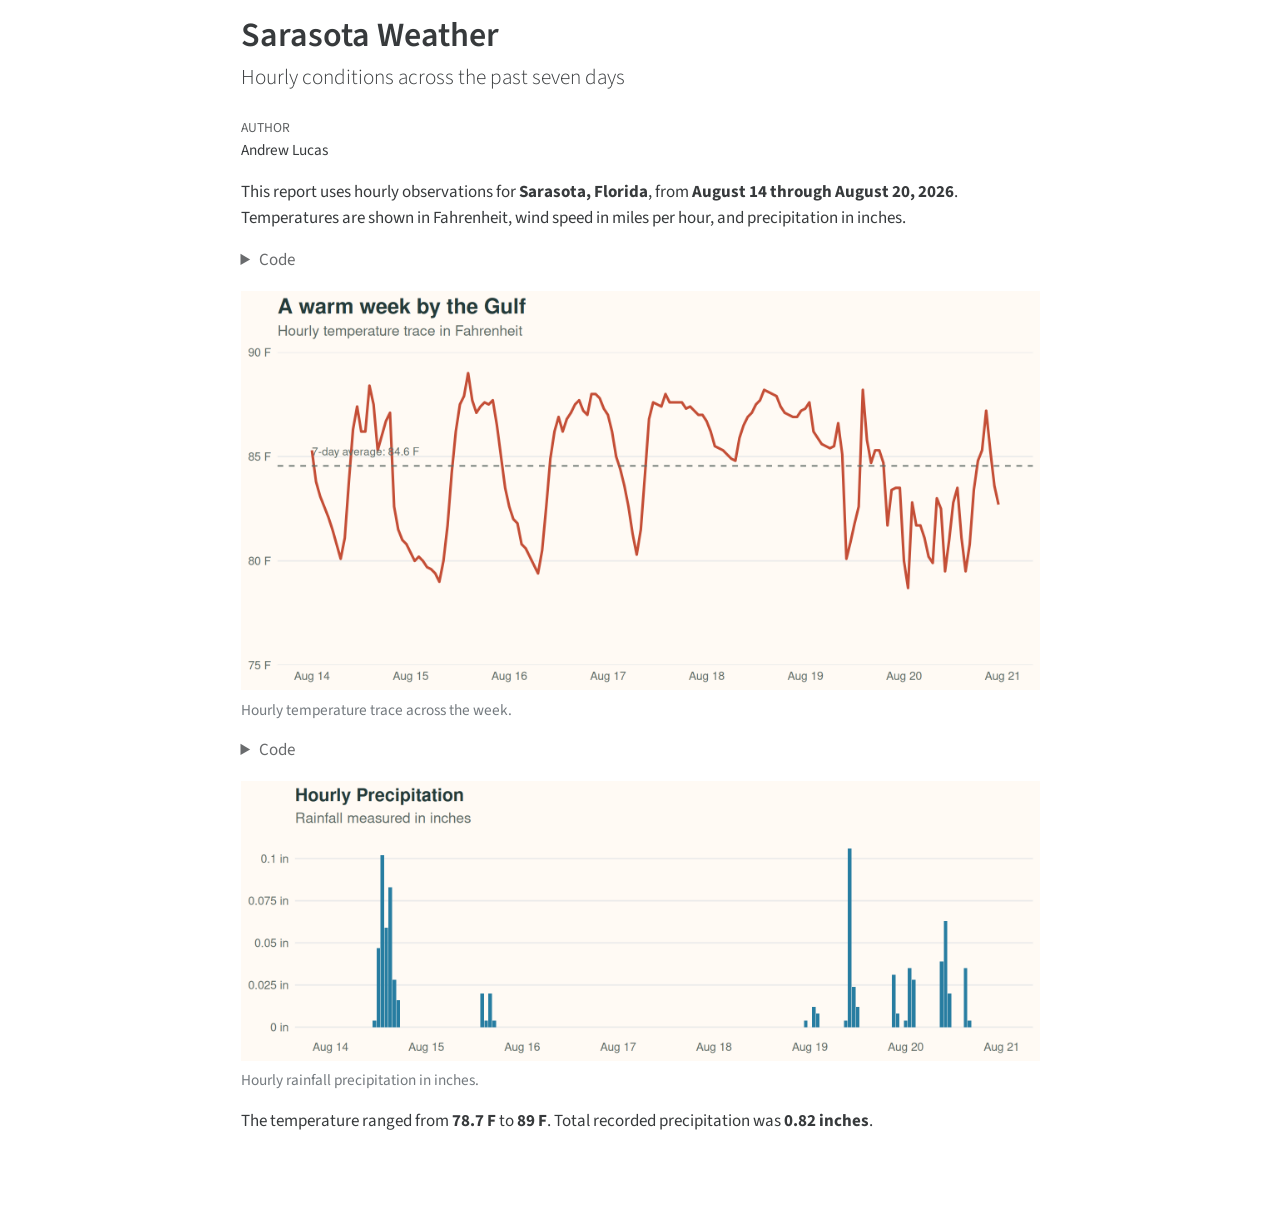
==== commit f53417bb: "Fix max(ids) warning by using coord_cartesian for y-axis limits" ====
--- a/sarasota-weather.html
+++ b/sarasota-weather.html
@@ -128,26 +128,23 @@
 <span id="cb1-7"><a href="#cb1-7" aria-hidden="true" tabindex="-1"></a>           <span class="at">label =</span> <span class="fu">paste0</span>(<span class="st">"7-day average: "</span>, <span class="fu">round</span>(<span class="fu">mean</span>(weather<span class="sc">$</span>temperature_f), <span class="dv">1</span>), <span class="st">" F"</span>),</span>
 <span id="cb1-8"><a href="#cb1-8" aria-hidden="true" tabindex="-1"></a>           <span class="at">hjust =</span> <span class="dv">0</span>, <span class="at">color =</span> <span class="st">"#5f6b66"</span>, <span class="at">size =</span> <span class="fl">3.5</span>) <span class="sc">+</span></span>
 <span id="cb1-9"><a href="#cb1-9" aria-hidden="true" tabindex="-1"></a>  <span class="fu">scale_x_datetime</span>(<span class="at">date_breaks =</span> <span class="st">"1 day"</span>, <span class="at">date_labels =</span> <span class="st">"%b %d"</span>) <span class="sc">+</span></span>
-<span id="cb1-10"><a href="#cb1-10" aria-hidden="true" tabindex="-1"></a>  <span class="fu">scale_y_continuous</span>(<span class="at">limits =</span> <span class="fu">c</span>(<span class="dv">75</span>, <span class="dv">90</span>), <span class="at">breaks =</span> <span class="fu">seq</span>(<span class="dv">75</span>, <span class="dv">90</span>, <span class="at">by =</span> <span class="dv">5</span>),</span>
-<span id="cb1-11"><a href="#cb1-11" aria-hidden="true" tabindex="-1"></a>                     <span class="at">labels =</span> \(x) <span class="fu">paste0</span>(x, <span class="st">" F"</span>), <span class="at">expand =</span> <span class="fu">c</span>(<span class="dv">0</span>, <span class="dv">0</span>)) <span class="sc">+</span></span>
-<span id="cb1-12"><a href="#cb1-12" aria-hidden="true" tabindex="-1"></a>  <span class="fu">labs</span>(<span class="at">x =</span> <span class="cn">NULL</span>, <span class="at">y =</span> <span class="cn">NULL</span>,</span>
-<span id="cb1-13"><a href="#cb1-13" aria-hidden="true" tabindex="-1"></a>       <span class="at">title =</span> <span class="st">"A warm week by the Gulf"</span>,</span>
-<span id="cb1-14"><a href="#cb1-14" aria-hidden="true" tabindex="-1"></a>       <span class="at">subtitle =</span> <span class="st">"Hourly temperature trace in Fahrenheit"</span>) <span class="sc">+</span></span>
-<span id="cb1-15"><a href="#cb1-15" aria-hidden="true" tabindex="-1"></a>  <span class="fu">theme_minimal</span>(<span class="at">base_size =</span> <span class="dv">13</span>) <span class="sc">+</span></span>
-<span id="cb1-16"><a href="#cb1-16" aria-hidden="true" tabindex="-1"></a>  <span class="fu">theme</span>(</span>
-<span id="cb1-17"><a href="#cb1-17" aria-hidden="true" tabindex="-1"></a>    <span class="at">plot.title =</span> <span class="fu">element_text</span>(<span class="at">face =</span> <span class="st">"bold"</span>, <span class="at">size =</span> <span class="dv">19</span>, <span class="at">color =</span> <span class="st">"#243b3a"</span>),</span>
-<span id="cb1-18"><a href="#cb1-18" aria-hidden="true" tabindex="-1"></a>    <span class="at">plot.subtitle =</span> <span class="fu">element_text</span>(<span class="at">color =</span> <span class="st">"#5f6b66"</span>, <span class="at">margin =</span> <span class="fu">margin</span>(<span class="at">b =</span> <span class="dv">12</span>)),</span>
-<span id="cb1-19"><a href="#cb1-19" aria-hidden="true" tabindex="-1"></a>    <span class="at">panel.grid.minor =</span> <span class="fu">element_blank</span>(),</span>
-<span id="cb1-20"><a href="#cb1-20" aria-hidden="true" tabindex="-1"></a>    <span class="at">panel.grid.major.x =</span> <span class="fu">element_blank</span>(),</span>
-<span id="cb1-21"><a href="#cb1-21" aria-hidden="true" tabindex="-1"></a>    <span class="at">axis.text =</span> <span class="fu">element_text</span>(<span class="at">color =</span> <span class="st">"#5f6b66"</span>),</span>
-<span id="cb1-22"><a href="#cb1-22" aria-hidden="true" tabindex="-1"></a>    <span class="at">plot.background =</span> <span class="fu">element_rect</span>(<span class="at">fill =</span> <span class="st">"#fffaf4"</span>, <span class="at">color =</span> <span class="cn">NA</span>),</span>
-<span id="cb1-23"><a href="#cb1-23" aria-hidden="true" tabindex="-1"></a>    <span class="at">panel.background =</span> <span class="fu">element_rect</span>(<span class="at">fill =</span> <span class="st">"#fffaf4"</span>, <span class="at">color =</span> <span class="cn">NA</span>)</span>
-<span id="cb1-24"><a href="#cb1-24" aria-hidden="true" tabindex="-1"></a>  )</span></code></pre></div><button title="Copy to Clipboard" class="code-copy-button"><i class="bi"></i></button></div>
+<span id="cb1-10"><a href="#cb1-10" aria-hidden="true" tabindex="-1"></a>  <span class="fu">scale_y_continuous</span>(<span class="at">breaks =</span> <span class="fu">seq</span>(<span class="dv">75</span>, <span class="dv">90</span>, <span class="at">by =</span> <span class="dv">5</span>),</span>
+<span id="cb1-11"><a href="#cb1-11" aria-hidden="true" tabindex="-1"></a>                     <span class="at">labels =</span> \(x) <span class="fu">paste0</span>(x, <span class="st">" F"</span>)) <span class="sc">+</span></span>
+<span id="cb1-12"><a href="#cb1-12" aria-hidden="true" tabindex="-1"></a>  <span class="fu">coord_cartesian</span>(<span class="at">ylim =</span> <span class="fu">c</span>(<span class="dv">75</span>, <span class="dv">90</span>), <span class="at">expand =</span> <span class="cn">FALSE</span>) <span class="sc">+</span></span>
+<span id="cb1-13"><a href="#cb1-13" aria-hidden="true" tabindex="-1"></a>  <span class="fu">labs</span>(<span class="at">x =</span> <span class="cn">NULL</span>, <span class="at">y =</span> <span class="cn">NULL</span>,</span>
+<span id="cb1-14"><a href="#cb1-14" aria-hidden="true" tabindex="-1"></a>       <span class="at">title =</span> <span class="st">"A warm week by the Gulf"</span>,</span>
+<span id="cb1-15"><a href="#cb1-15" aria-hidden="true" tabindex="-1"></a>       <span class="at">subtitle =</span> <span class="st">"Hourly temperature trace in Fahrenheit"</span>) <span class="sc">+</span></span>
+<span id="cb1-16"><a href="#cb1-16" aria-hidden="true" tabindex="-1"></a>  <span class="fu">theme_minimal</span>(<span class="at">base_size =</span> <span class="dv">13</span>) <span class="sc">+</span></span>
+<span id="cb1-17"><a href="#cb1-17" aria-hidden="true" tabindex="-1"></a>  <span class="fu">theme</span>(</span>
+<span id="cb1-18"><a href="#cb1-18" aria-hidden="true" tabindex="-1"></a>    <span class="at">plot.title =</span> <span class="fu">element_text</span>(<span class="at">face =</span> <span class="st">"bold"</span>, <span class="at">size =</span> <span class="dv">19</span>, <span class="at">color =</span> <span class="st">"#243b3a"</span>),</span>
+<span id="cb1-19"><a href="#cb1-19" aria-hidden="true" tabindex="-1"></a>    <span class="at">plot.subtitle =</span> <span class="fu">element_text</span>(<span class="at">color =</span> <span class="st">"#5f6b66"</span>, <span class="at">margin =</span> <span class="fu">margin</span>(<span class="at">b =</span> <span class="dv">12</span>)),</span>
+<span id="cb1-20"><a href="#cb1-20" aria-hidden="true" tabindex="-1"></a>    <span class="at">panel.grid.minor =</span> <span class="fu">element_blank</span>(),</span>
+<span id="cb1-21"><a href="#cb1-21" aria-hidden="true" tabindex="-1"></a>    <span class="at">panel.grid.major.x =</span> <span class="fu">element_blank</span>(),</span>
+<span id="cb1-22"><a href="#cb1-22" aria-hidden="true" tabindex="-1"></a>    <span class="at">axis.text =</span> <span class="fu">element_text</span>(<span class="at">color =</span> <span class="st">"#5f6b66"</span>),</span>
+<span id="cb1-23"><a href="#cb1-23" aria-hidden="true" tabindex="-1"></a>    <span class="at">plot.background =</span> <span class="fu">element_rect</span>(<span class="at">fill =</span> <span class="st">"#fffaf4"</span>, <span class="at">color =</span> <span class="cn">NA</span>),</span>
+<span id="cb1-24"><a href="#cb1-24" aria-hidden="true" tabindex="-1"></a>    <span class="at">panel.background =</span> <span class="fu">element_rect</span>(<span class="at">fill =</span> <span class="st">"#fffaf4"</span>, <span class="at">color =</span> <span class="cn">NA</span>)</span>
+<span id="cb1-25"><a href="#cb1-25" aria-hidden="true" tabindex="-1"></a>  )</span></code></pre></div><button title="Copy to Clipboard" class="code-copy-button"><i class="bi"></i></button></div>
 </details>
-<div class="cell-output cell-output-stderr">
-<pre><code>Warning in max(ids, na.rm = TRUE): no non-missing arguments to max; returning
--Inf</code></pre>
-</div>
 <div class="cell-output-display">
 <div class="quarto-figure quarto-figure-center">
 <figure class="figure">
@@ -160,23 +157,23 @@
 <div class="cell">
 <details class="code-fold">
 <summary>Code</summary>
-<div class="code-copy-outer-scaffold"><div class="sourceCode cell-code" id="cb3"><pre class="sourceCode r code-with-copy"><code class="sourceCode r"><span id="cb3-1"><a href="#cb3-1" aria-hidden="true" tabindex="-1"></a><span class="fu">ggplot</span>(weather, <span class="fu">aes</span>(<span class="at">x =</span> time, <span class="at">y =</span> precipitation_inches)) <span class="sc">+</span></span>
-<span id="cb3-2"><a href="#cb3-2" aria-hidden="true" tabindex="-1"></a>  <span class="fu">geom_col</span>(<span class="at">fill =</span> <span class="st">"#277da1"</span>) <span class="sc">+</span></span>
-<span id="cb3-3"><a href="#cb3-3" aria-hidden="true" tabindex="-1"></a>  <span class="fu">scale_x_datetime</span>(<span class="at">date_breaks =</span> <span class="st">"1 day"</span>, <span class="at">date_labels =</span> <span class="st">"%b %d"</span>) <span class="sc">+</span></span>
-<span id="cb3-4"><a href="#cb3-4" aria-hidden="true" tabindex="-1"></a>  <span class="fu">scale_y_continuous</span>(<span class="at">labels =</span> \(x) <span class="fu">paste0</span>(x, <span class="st">" in"</span>)) <span class="sc">+</span></span>
-<span id="cb3-5"><a href="#cb3-5" aria-hidden="true" tabindex="-1"></a>  <span class="fu">labs</span>(<span class="at">x =</span> <span class="cn">NULL</span>, <span class="at">y =</span> <span class="cn">NULL</span>,</span>
-<span id="cb3-6"><a href="#cb3-6" aria-hidden="true" tabindex="-1"></a>       <span class="at">title =</span> <span class="st">"Hourly Precipitation"</span>,</span>
-<span id="cb3-7"><a href="#cb3-7" aria-hidden="true" tabindex="-1"></a>       <span class="at">subtitle =</span> <span class="st">"Rainfall measured in inches"</span>) <span class="sc">+</span></span>
-<span id="cb3-8"><a href="#cb3-8" aria-hidden="true" tabindex="-1"></a>  <span class="fu">theme_minimal</span>(<span class="at">base_size =</span> <span class="dv">13</span>) <span class="sc">+</span></span>
-<span id="cb3-9"><a href="#cb3-9" aria-hidden="true" tabindex="-1"></a>  <span class="fu">theme</span>(</span>
-<span id="cb3-10"><a href="#cb3-10" aria-hidden="true" tabindex="-1"></a>    <span class="at">plot.title =</span> <span class="fu">element_text</span>(<span class="at">face =</span> <span class="st">"bold"</span>, <span class="at">size =</span> <span class="dv">16</span>, <span class="at">color =</span> <span class="st">"#243b3a"</span>),</span>
-<span id="cb3-11"><a href="#cb3-11" aria-hidden="true" tabindex="-1"></a>    <span class="at">plot.subtitle =</span> <span class="fu">element_text</span>(<span class="at">color =</span> <span class="st">"#5f6b66"</span>, <span class="at">margin =</span> <span class="fu">margin</span>(<span class="at">b =</span> <span class="dv">12</span>)),</span>
-<span id="cb3-12"><a href="#cb3-12" aria-hidden="true" tabindex="-1"></a>    <span class="at">panel.grid.minor =</span> <span class="fu">element_blank</span>(),</span>
-<span id="cb3-13"><a href="#cb3-13" aria-hidden="true" tabindex="-1"></a>    <span class="at">panel.grid.major.x =</span> <span class="fu">element_blank</span>(),</span>
-<span id="cb3-14"><a href="#cb3-14" aria-hidden="true" tabindex="-1"></a>    <span class="at">axis.text =</span> <span class="fu">element_text</span>(<span class="at">color =</span> <span class="st">"#5f6b66"</span>),</span>
-<span id="cb3-15"><a href="#cb3-15" aria-hidden="true" tabindex="-1"></a>    <span class="at">plot.background =</span> <span class="fu">element_rect</span>(<span class="at">fill =</span> <span class="st">"#fffaf4"</span>, <span class="at">color =</span> <span class="cn">NA</span>),</span>
-<span id="cb3-16"><a href="#cb3-16" aria-hidden="true" tabindex="-1"></a>    <span class="at">panel.background =</span> <span class="fu">element_rect</span>(<span class="at">fill =</span> <span class="st">"#fffaf4"</span>, <span class="at">color =</span> <span class="cn">NA</span>)</span>
-<span id="cb3-17"><a href="#cb3-17" aria-hidden="true" tabindex="-1"></a>  )</span></code></pre></div><button title="Copy to Clipboard" class="code-copy-button"><i class="bi"></i></button></div>
+<div class="code-copy-outer-scaffold"><div class="sourceCode cell-code" id="cb2"><pre class="sourceCode r code-with-copy"><code class="sourceCode r"><span id="cb2-1"><a href="#cb2-1" aria-hidden="true" tabindex="-1"></a><span class="fu">ggplot</span>(weather, <span class="fu">aes</span>(<span class="at">x =</span> time, <span class="at">y =</span> precipitation_inches)) <span class="sc">+</span></span>
+<span id="cb2-2"><a href="#cb2-2" aria-hidden="true" tabindex="-1"></a>  <span class="fu">geom_col</span>(<span class="at">fill =</span> <span class="st">"#277da1"</span>) <span class="sc">+</span></span>
+<span id="cb2-3"><a href="#cb2-3" aria-hidden="true" tabindex="-1"></a>  <span class="fu">scale_x_datetime</span>(<span class="at">date_breaks =</span> <span class="st">"1 day"</span>, <span class="at">date_labels =</span> <span class="st">"%b %d"</span>) <span class="sc">+</span></span>
+<span id="cb2-4"><a href="#cb2-4" aria-hidden="true" tabindex="-1"></a>  <span class="fu">scale_y_continuous</span>(<span class="at">labels =</span> \(x) <span class="fu">paste0</span>(x, <span class="st">" in"</span>)) <span class="sc">+</span></span>
+<span id="cb2-5"><a href="#cb2-5" aria-hidden="true" tabindex="-1"></a>  <span class="fu">labs</span>(<span class="at">x =</span> <span class="cn">NULL</span>, <span class="at">y =</span> <span class="cn">NULL</span>,</span>
+<span id="cb2-6"><a href="#cb2-6" aria-hidden="true" tabindex="-1"></a>       <span class="at">title =</span> <span class="st">"Hourly Precipitation"</span>,</span>
+<span id="cb2-7"><a href="#cb2-7" aria-hidden="true" tabindex="-1"></a>       <span class="at">subtitle =</span> <span class="st">"Rainfall measured in inches"</span>) <span class="sc">+</span></span>
+<span id="cb2-8"><a href="#cb2-8" aria-hidden="true" tabindex="-1"></a>  <span class="fu">theme_minimal</span>(<span class="at">base_size =</span> <span class="dv">13</span>) <span class="sc">+</span></span>
+<span id="cb2-9"><a href="#cb2-9" aria-hidden="true" tabindex="-1"></a>  <span class="fu">theme</span>(</span>
+<span id="cb2-10"><a href="#cb2-10" aria-hidden="true" tabindex="-1"></a>    <span class="at">plot.title =</span> <span class="fu">element_text</span>(<span class="at">face =</span> <span class="st">"bold"</span>, <span class="at">size =</span> <span class="dv">16</span>, <span class="at">color =</span> <span class="st">"#243b3a"</span>),</span>
+<span id="cb2-11"><a href="#cb2-11" aria-hidden="true" tabindex="-1"></a>    <span class="at">plot.subtitle =</span> <span class="fu">element_text</span>(<span class="at">color =</span> <span class="st">"#5f6b66"</span>, <span class="at">margin =</span> <span class="fu">margin</span>(<span class="at">b =</span> <span class="dv">12</span>)),</span>
+<span id="cb2-12"><a href="#cb2-12" aria-hidden="true" tabindex="-1"></a>    <span class="at">panel.grid.minor =</span> <span class="fu">element_blank</span>(),</span>
+<span id="cb2-13"><a href="#cb2-13" aria-hidden="true" tabindex="-1"></a>    <span class="at">panel.grid.major.x =</span> <span class="fu">element_blank</span>(),</span>
+<span id="cb2-14"><a href="#cb2-14" aria-hidden="true" tabindex="-1"></a>    <span class="at">axis.text =</span> <span class="fu">element_text</span>(<span class="at">color =</span> <span class="st">"#5f6b66"</span>),</span>
+<span id="cb2-15"><a href="#cb2-15" aria-hidden="true" tabindex="-1"></a>    <span class="at">plot.background =</span> <span class="fu">element_rect</span>(<span class="at">fill =</span> <span class="st">"#fffaf4"</span>, <span class="at">color =</span> <span class="cn">NA</span>),</span>
+<span id="cb2-16"><a href="#cb2-16" aria-hidden="true" tabindex="-1"></a>    <span class="at">panel.background =</span> <span class="fu">element_rect</span>(<span class="at">fill =</span> <span class="st">"#fffaf4"</span>, <span class="at">color =</span> <span class="cn">NA</span>)</span>
+<span id="cb2-17"><a href="#cb2-17" aria-hidden="true" tabindex="-1"></a>  )</span></code></pre></div><button title="Copy to Clipboard" class="code-copy-button"><i class="bi"></i></button></div>
 </details>
 <div class="cell-output-display">
 <div class="quarto-figure quarto-figure-center">
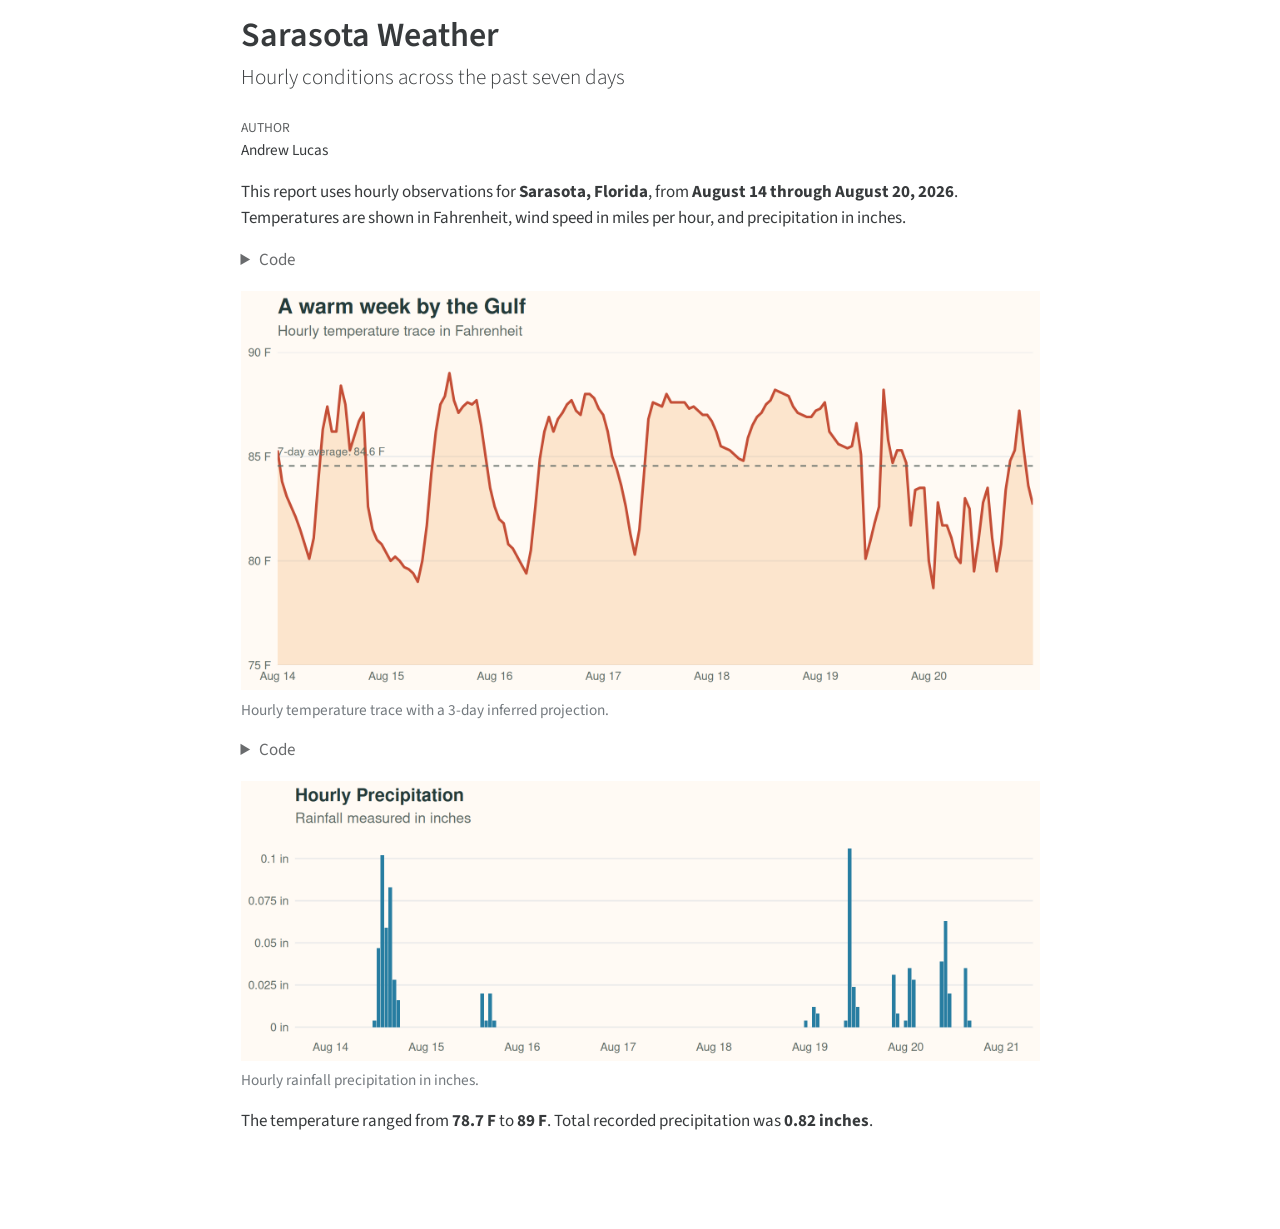
==== commit a7bf525e: "Add 3-day temperature projection line in dotted orange" ====
--- a/sarasota-weather.html
+++ b/sarasota-weather.html
@@ -80,7 +80,8 @@
 
 <link rel="stylesheet" href="body { background: #fffaf4; }
 .quarto-title-block { max-width: 900px; margin: 0 auto; }
-.quarto-figure { margin-top: 1.5rem; }">
+.quarto-figure { margin-top: 1.5rem; }
+.cell { display: flex; flex-direction: column-reverse; }">
 </head>
 
 <body class="fullcontent quarto-light">
@@ -122,34 +123,36 @@
 <div class="code-copy-outer-scaffold"><div class="sourceCode cell-code" id="cb1"><pre class="sourceCode r code-with-copy"><code class="sourceCode r"><span id="cb1-1"><a href="#cb1-1" aria-hidden="true" tabindex="-1"></a><span class="fu">ggplot</span>(weather, <span class="fu">aes</span>(<span class="at">x =</span> time, <span class="at">y =</span> temperature_f)) <span class="sc">+</span></span>
 <span id="cb1-2"><a href="#cb1-2" aria-hidden="true" tabindex="-1"></a>  <span class="fu">geom_area</span>(<span class="at">fill =</span> <span class="st">"#f6b26b"</span>, <span class="at">alpha =</span> <span class="fl">0.28</span>) <span class="sc">+</span></span>
 <span id="cb1-3"><a href="#cb1-3" aria-hidden="true" tabindex="-1"></a>  <span class="fu">geom_line</span>(<span class="at">color =</span> <span class="st">"#c44e36"</span>, <span class="at">linewidth =</span> <span class="fl">1.1</span>) <span class="sc">+</span></span>
-<span id="cb1-4"><a href="#cb1-4" aria-hidden="true" tabindex="-1"></a>  <span class="fu">geom_hline</span>(<span class="at">yintercept =</span> <span class="fu">mean</span>(weather<span class="sc">$</span>temperature_f),</span>
-<span id="cb1-5"><a href="#cb1-5" aria-hidden="true" tabindex="-1"></a>             <span class="at">linetype =</span> <span class="st">"dashed"</span>, <span class="at">color =</span> <span class="st">"#5f6b66"</span>, <span class="at">linewidth =</span> <span class="fl">0.6</span>) <span class="sc">+</span></span>
-<span id="cb1-6"><a href="#cb1-6" aria-hidden="true" tabindex="-1"></a>  <span class="fu">annotate</span>(<span class="st">"text"</span>, <span class="at">x =</span> <span class="fu">min</span>(weather<span class="sc">$</span>time), <span class="at">y =</span> <span class="fu">mean</span>(weather<span class="sc">$</span>temperature_f) <span class="sc">+</span> <span class="fl">0.7</span>,</span>
-<span id="cb1-7"><a href="#cb1-7" aria-hidden="true" tabindex="-1"></a>           <span class="at">label =</span> <span class="fu">paste0</span>(<span class="st">"7-day average: "</span>, <span class="fu">round</span>(<span class="fu">mean</span>(weather<span class="sc">$</span>temperature_f), <span class="dv">1</span>), <span class="st">" F"</span>),</span>
-<span id="cb1-8"><a href="#cb1-8" aria-hidden="true" tabindex="-1"></a>           <span class="at">hjust =</span> <span class="dv">0</span>, <span class="at">color =</span> <span class="st">"#5f6b66"</span>, <span class="at">size =</span> <span class="fl">3.5</span>) <span class="sc">+</span></span>
-<span id="cb1-9"><a href="#cb1-9" aria-hidden="true" tabindex="-1"></a>  <span class="fu">scale_x_datetime</span>(<span class="at">date_breaks =</span> <span class="st">"1 day"</span>, <span class="at">date_labels =</span> <span class="st">"%b %d"</span>) <span class="sc">+</span></span>
-<span id="cb1-10"><a href="#cb1-10" aria-hidden="true" tabindex="-1"></a>  <span class="fu">scale_y_continuous</span>(<span class="at">breaks =</span> <span class="fu">seq</span>(<span class="dv">75</span>, <span class="dv">90</span>, <span class="at">by =</span> <span class="dv">5</span>),</span>
-<span id="cb1-11"><a href="#cb1-11" aria-hidden="true" tabindex="-1"></a>                     <span class="at">labels =</span> \(x) <span class="fu">paste0</span>(x, <span class="st">" F"</span>)) <span class="sc">+</span></span>
-<span id="cb1-12"><a href="#cb1-12" aria-hidden="true" tabindex="-1"></a>  <span class="fu">coord_cartesian</span>(<span class="at">ylim =</span> <span class="fu">c</span>(<span class="dv">75</span>, <span class="dv">90</span>), <span class="at">expand =</span> <span class="cn">FALSE</span>) <span class="sc">+</span></span>
-<span id="cb1-13"><a href="#cb1-13" aria-hidden="true" tabindex="-1"></a>  <span class="fu">labs</span>(<span class="at">x =</span> <span class="cn">NULL</span>, <span class="at">y =</span> <span class="cn">NULL</span>,</span>
-<span id="cb1-14"><a href="#cb1-14" aria-hidden="true" tabindex="-1"></a>       <span class="at">title =</span> <span class="st">"A warm week by the Gulf"</span>,</span>
-<span id="cb1-15"><a href="#cb1-15" aria-hidden="true" tabindex="-1"></a>       <span class="at">subtitle =</span> <span class="st">"Hourly temperature trace in Fahrenheit"</span>) <span class="sc">+</span></span>
-<span id="cb1-16"><a href="#cb1-16" aria-hidden="true" tabindex="-1"></a>  <span class="fu">theme_minimal</span>(<span class="at">base_size =</span> <span class="dv">13</span>) <span class="sc">+</span></span>
-<span id="cb1-17"><a href="#cb1-17" aria-hidden="true" tabindex="-1"></a>  <span class="fu">theme</span>(</span>
-<span id="cb1-18"><a href="#cb1-18" aria-hidden="true" tabindex="-1"></a>    <span class="at">plot.title =</span> <span class="fu">element_text</span>(<span class="at">face =</span> <span class="st">"bold"</span>, <span class="at">size =</span> <span class="dv">19</span>, <span class="at">color =</span> <span class="st">"#243b3a"</span>),</span>
-<span id="cb1-19"><a href="#cb1-19" aria-hidden="true" tabindex="-1"></a>    <span class="at">plot.subtitle =</span> <span class="fu">element_text</span>(<span class="at">color =</span> <span class="st">"#5f6b66"</span>, <span class="at">margin =</span> <span class="fu">margin</span>(<span class="at">b =</span> <span class="dv">12</span>)),</span>
-<span id="cb1-20"><a href="#cb1-20" aria-hidden="true" tabindex="-1"></a>    <span class="at">panel.grid.minor =</span> <span class="fu">element_blank</span>(),</span>
-<span id="cb1-21"><a href="#cb1-21" aria-hidden="true" tabindex="-1"></a>    <span class="at">panel.grid.major.x =</span> <span class="fu">element_blank</span>(),</span>
-<span id="cb1-22"><a href="#cb1-22" aria-hidden="true" tabindex="-1"></a>    <span class="at">axis.text =</span> <span class="fu">element_text</span>(<span class="at">color =</span> <span class="st">"#5f6b66"</span>),</span>
-<span id="cb1-23"><a href="#cb1-23" aria-hidden="true" tabindex="-1"></a>    <span class="at">plot.background =</span> <span class="fu">element_rect</span>(<span class="at">fill =</span> <span class="st">"#fffaf4"</span>, <span class="at">color =</span> <span class="cn">NA</span>),</span>
-<span id="cb1-24"><a href="#cb1-24" aria-hidden="true" tabindex="-1"></a>    <span class="at">panel.background =</span> <span class="fu">element_rect</span>(<span class="at">fill =</span> <span class="st">"#fffaf4"</span>, <span class="at">color =</span> <span class="cn">NA</span>)</span>
-<span id="cb1-25"><a href="#cb1-25" aria-hidden="true" tabindex="-1"></a>  )</span></code></pre></div><button title="Copy to Clipboard" class="code-copy-button"><i class="bi"></i></button></div>
+<span id="cb1-4"><a href="#cb1-4" aria-hidden="true" tabindex="-1"></a>  <span class="fu">geom_line</span>(<span class="at">data =</span> future_weather, <span class="fu">aes</span>(<span class="at">x =</span> time, <span class="at">y =</span> temperature_f),</span>
+<span id="cb1-5"><a href="#cb1-5" aria-hidden="true" tabindex="-1"></a>            <span class="at">color =</span> <span class="st">"#e67e22"</span>, <span class="at">linetype =</span> <span class="st">"dotted"</span>, <span class="at">linewidth =</span> <span class="fl">1.1</span>) <span class="sc">+</span></span>
+<span id="cb1-6"><a href="#cb1-6" aria-hidden="true" tabindex="-1"></a>  <span class="fu">geom_hline</span>(<span class="at">yintercept =</span> <span class="fu">mean</span>(weather<span class="sc">$</span>temperature_f),</span>
+<span id="cb1-7"><a href="#cb1-7" aria-hidden="true" tabindex="-1"></a>             <span class="at">linetype =</span> <span class="st">"dashed"</span>, <span class="at">color =</span> <span class="st">"#5f6b66"</span>, <span class="at">linewidth =</span> <span class="fl">0.6</span>) <span class="sc">+</span></span>
+<span id="cb1-8"><a href="#cb1-8" aria-hidden="true" tabindex="-1"></a>  <span class="fu">annotate</span>(<span class="st">"text"</span>, <span class="at">x =</span> <span class="fu">min</span>(weather<span class="sc">$</span>time), <span class="at">y =</span> <span class="fu">mean</span>(weather<span class="sc">$</span>temperature_f) <span class="sc">+</span> <span class="fl">0.7</span>,</span>
+<span id="cb1-9"><a href="#cb1-9" aria-hidden="true" tabindex="-1"></a>           <span class="at">label =</span> <span class="fu">paste0</span>(<span class="st">"7-day average: "</span>, <span class="fu">round</span>(<span class="fu">mean</span>(weather<span class="sc">$</span>temperature_f), <span class="dv">1</span>), <span class="st">" F"</span>),</span>
+<span id="cb1-10"><a href="#cb1-10" aria-hidden="true" tabindex="-1"></a>           <span class="at">hjust =</span> <span class="dv">0</span>, <span class="at">color =</span> <span class="st">"#5f6b66"</span>, <span class="at">size =</span> <span class="fl">3.5</span>) <span class="sc">+</span></span>
+<span id="cb1-11"><a href="#cb1-11" aria-hidden="true" tabindex="-1"></a>  <span class="fu">scale_x_datetime</span>(<span class="at">date_breaks =</span> <span class="st">"1 day"</span>, <span class="at">date_labels =</span> <span class="st">"%b %d"</span>) <span class="sc">+</span></span>
+<span id="cb1-12"><a href="#cb1-12" aria-hidden="true" tabindex="-1"></a>  <span class="fu">scale_y_continuous</span>(<span class="at">breaks =</span> <span class="fu">seq</span>(<span class="dv">75</span>, <span class="dv">90</span>, <span class="at">by =</span> <span class="dv">5</span>),</span>
+<span id="cb1-13"><a href="#cb1-13" aria-hidden="true" tabindex="-1"></a>                     <span class="at">labels =</span> \(x) <span class="fu">paste0</span>(x, <span class="st">" F"</span>)) <span class="sc">+</span></span>
+<span id="cb1-14"><a href="#cb1-14" aria-hidden="true" tabindex="-1"></a>  <span class="fu">coord_cartesian</span>(<span class="at">ylim =</span> <span class="fu">c</span>(<span class="dv">75</span>, <span class="dv">90</span>), <span class="at">expand =</span> <span class="cn">FALSE</span>) <span class="sc">+</span></span>
+<span id="cb1-15"><a href="#cb1-15" aria-hidden="true" tabindex="-1"></a>  <span class="fu">labs</span>(<span class="at">x =</span> <span class="cn">NULL</span>, <span class="at">y =</span> <span class="cn">NULL</span>,</span>
+<span id="cb1-16"><a href="#cb1-16" aria-hidden="true" tabindex="-1"></a>       <span class="at">title =</span> <span class="st">"A warm week by the Gulf"</span>,</span>
+<span id="cb1-17"><a href="#cb1-17" aria-hidden="true" tabindex="-1"></a>       <span class="at">subtitle =</span> <span class="st">"Hourly temperature trace (solid red) and 3-day projection (dotted orange)"</span>) <span class="sc">+</span></span>
+<span id="cb1-18"><a href="#cb1-18" aria-hidden="true" tabindex="-1"></a>  <span class="fu">theme_minimal</span>(<span class="at">base_size =</span> <span class="dv">13</span>) <span class="sc">+</span></span>
+<span id="cb1-19"><a href="#cb1-19" aria-hidden="true" tabindex="-1"></a>  <span class="fu">theme</span>(</span>
+<span id="cb1-20"><a href="#cb1-20" aria-hidden="true" tabindex="-1"></a>    <span class="at">plot.title =</span> <span class="fu">element_text</span>(<span class="at">face =</span> <span class="st">"bold"</span>, <span class="at">size =</span> <span class="dv">19</span>, <span class="at">color =</span> <span class="st">"#243b3a"</span>),</span>
+<span id="cb1-21"><a href="#cb1-21" aria-hidden="true" tabindex="-1"></a>    <span class="at">plot.subtitle =</span> <span class="fu">element_text</span>(<span class="at">color =</span> <span class="st">"#5f6b66"</span>, <span class="at">margin =</span> <span class="fu">margin</span>(<span class="at">b =</span> <span class="dv">12</span>)),</span>
+<span id="cb1-22"><a href="#cb1-22" aria-hidden="true" tabindex="-1"></a>    <span class="at">panel.grid.minor =</span> <span class="fu">element_blank</span>(),</span>
+<span id="cb1-23"><a href="#cb1-23" aria-hidden="true" tabindex="-1"></a>    <span class="at">panel.grid.major.x =</span> <span class="fu">element_blank</span>(),</span>
+<span id="cb1-24"><a href="#cb1-24" aria-hidden="true" tabindex="-1"></a>    <span class="at">axis.text =</span> <span class="fu">element_text</span>(<span class="at">color =</span> <span class="st">"#5f6b66"</span>),</span>
+<span id="cb1-25"><a href="#cb1-25" aria-hidden="true" tabindex="-1"></a>    <span class="at">plot.background =</span> <span class="fu">element_rect</span>(<span class="at">fill =</span> <span class="st">"#fffaf4"</span>, <span class="at">color =</span> <span class="cn">NA</span>),</span>
+<span id="cb1-26"><a href="#cb1-26" aria-hidden="true" tabindex="-1"></a>    <span class="at">panel.background =</span> <span class="fu">element_rect</span>(<span class="at">fill =</span> <span class="st">"#fffaf4"</span>, <span class="at">color =</span> <span class="cn">NA</span>)</span>
+<span id="cb1-27"><a href="#cb1-27" aria-hidden="true" tabindex="-1"></a>  )</span></code></pre></div><button title="Copy to Clipboard" class="code-copy-button"><i class="bi"></i></button></div>
 </details>
 <div class="cell-output-display">
 <div class="quarto-figure quarto-figure-center">
 <figure class="figure">
 <p><img src="sarasota-weather_files/figure-html/temperature-plot-1.png" class="img-fluid figure-img" style="width:100.0%"></p>
-<figcaption>Hourly temperature trace across the week.</figcaption>
+<figcaption>Hourly temperature trace with a 3-day inferred projection.</figcaption>
 </figure>
 </div>
 </div>
